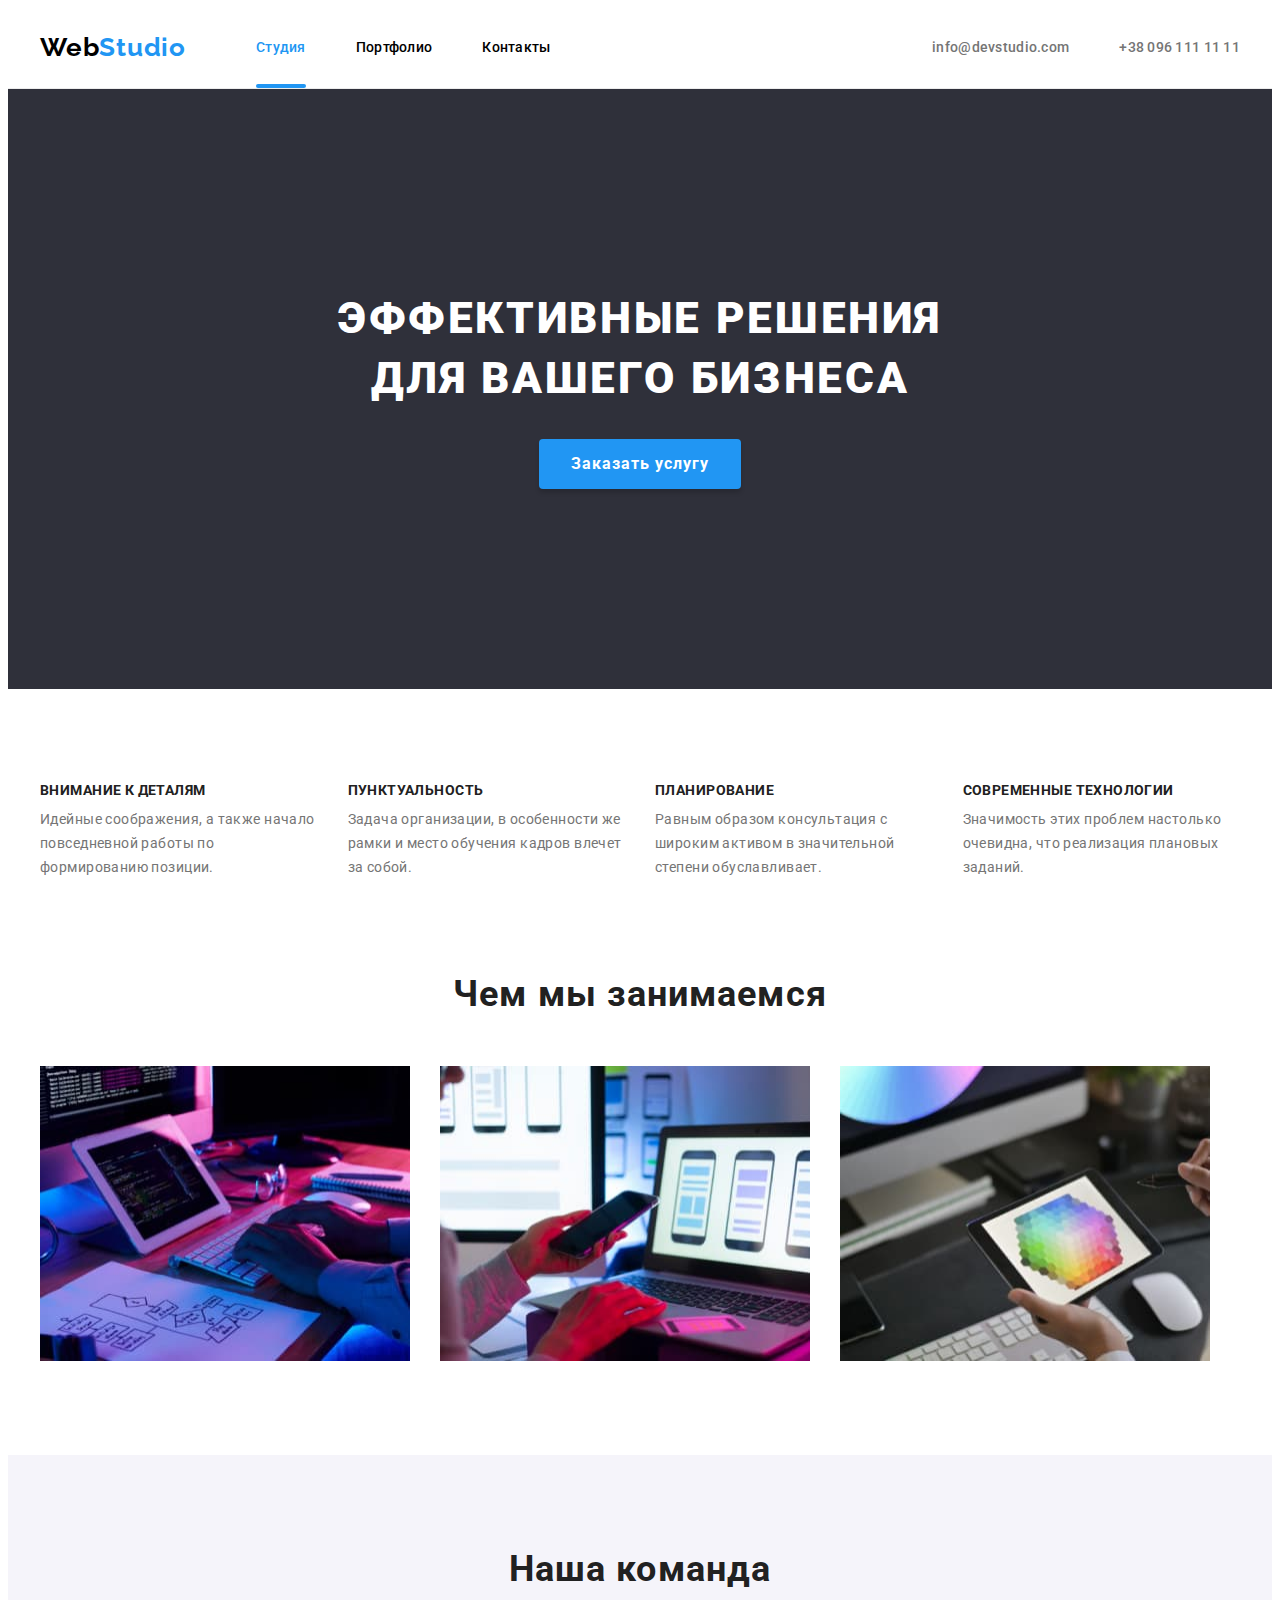
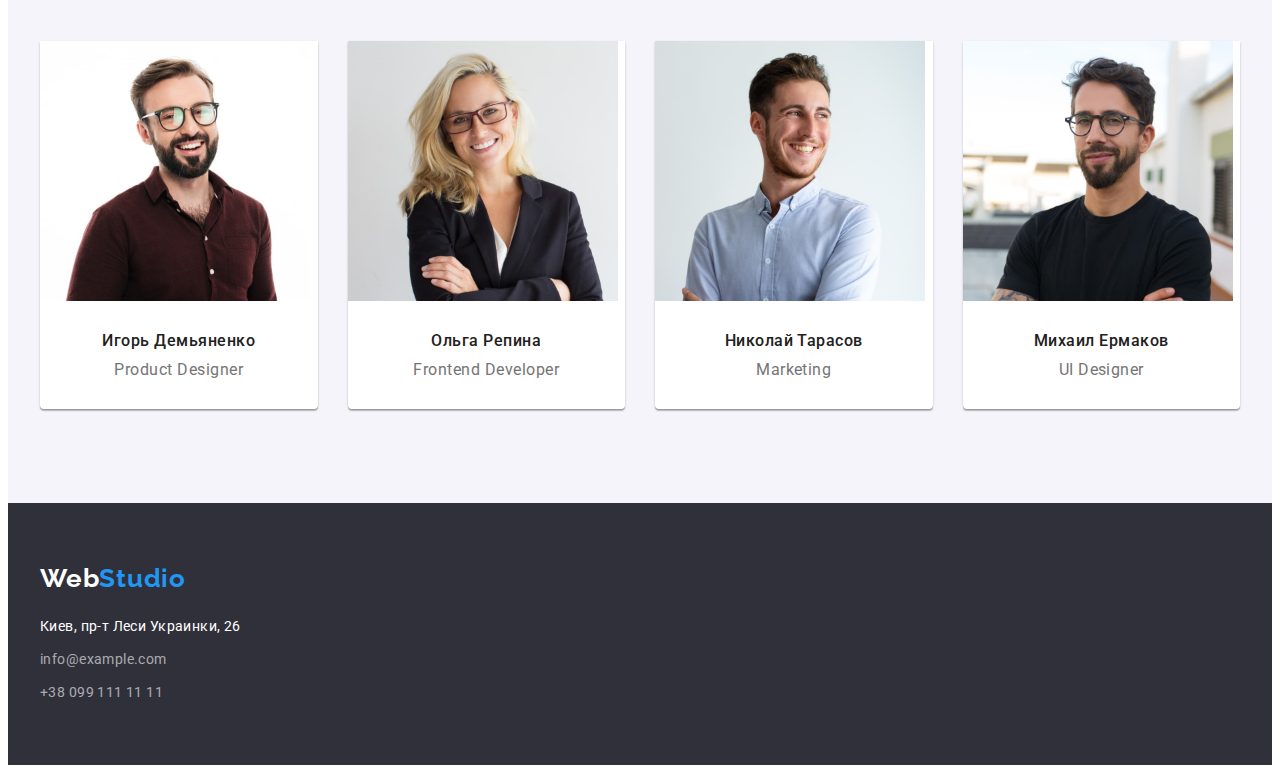
==== index.html @ 11c1a2a7 "Начало д/з 4" ====
<!DOCTYPE html>
<html lang="ru">
<head>
    <meta charset="UTF-8">
    <meta http-equiv="X-UA-Compatible" content="IE=edge">
    <meta name="viewport" content="width=device-width, initial-scale=1.0">
    <title>WebStudio</title>
    <link rel="preconnect" href="https://fonts.gstatic.com">
    <link href="https://fonts.googleapis.com/css2?family=Raleway:wght@700&family=Roboto:wght@400;500;700;900&display=swap"
        rel="stylesheet">
    <link rel="stylesheet" href="https://cdnjs.cloudflare.com/ajax/libs/modern-normalize/1.0.0/modern-normalize.min.css"
       integrity="sha512-ISS7cAi1PEhQ8jnbJpJZMd29NlhNj4AWYyLOSp2CE/CsHxTCu+r+t0D2yoJudVrd0/8fTVPUVDzY5Tvli75u/g=="
       crossorigin="anonymous" referrerpolicy="no-referrer" />
    <link rel="stylesheet" href="./css/styles.css">
</head>
<body>
    <!--header-->
    <header class="header">
        <div class="contanier header-contanier">
            <nav class="navigation">
                <a class="logo-link link" href="./index.html" lang="en"><span class="logo-1 link">Web</span>Studio</a>
                <ul class="menu list">
                    <li class="menu-item">
                        <a class="menu-link link current" href="./index.html">Студия</a>
                    </li>
                    <li class="menu-item">
                        <a class="menu-link link" href="./portfolio.html">Портфолио</a>
                    </li>
                    <li class="menu-item">
                        <a class="menu-link link" href="#page_bottom">Контакты</a>
                    </li>
                </ul>
            </nav>
            <ul class="header-contact list">
                <li class="header-contact-item">
                    <a class="header-contact-link link" href="mailto:info@devstudio.com">info@devstudio.com</a>
                </li>
                <li class="header-contact-item">
                    <a class="header-contact-link link" href="tel:+380961111111">+38 096 111 11 11</a>
                </li>
            </ul>
        </div>
    </header>
    <main>
    <!--section hero-->
        <section class="hero">
            <div class="contanier">
                <h1 class="hero-title">Эффективные решения для вашего бизнеса</h1>
                <button class="modal-btn" type="button">Заказать услугу</button>
            </div>
        </section>
    <!--skills company-->
        <section class="skills">
            <div class="contanier">
                <h2 class="hiden-title">Особенности компании</h2>
                <ul class="skills-list list">
                    <li class="skills-list-item">
                        <h3 class="skills-list-title">Внимание к деталям</h3>
                        <p class="skills-list-text">Идейные соображения, а также начало повседневной работы по формированию позиции.</p>
                    </li>
                    <li class="skills-list-item">
                        <h3 class="skills-list-title">Пунктуальность</h3>
                        <p class="skills-list-text">Задача организации, в особенности же рамки и место обучения кадров влечет за собой.</p>
                    </li>
                    <li class="skills-list-item">
                        <h3 class="skills-list-title">Планирование</h3>
                        <p class="skills-list-text">Равным образом консультация с широким активом в значительной степени обуславливает.</p>
                    </li>
                    <li class="skills-list-item">
                        <h3 class="skills-list-title">Современные технологии</h3>
                        <p class="skills-list-text">Значимость этих проблем настолько очевидна, что реализация плановых заданий.</p>
                    </li>
                </ul>
            </div>
        </section>
    <!--pictures-->
        <section class="pictures">
            <div class="contanier">
                <h2 class="pictures-title">Чем мы занимаемся</h2>
                <ul class="pictures-list list">
                    <li class="pictures-list-item">
                        <img class="pictures-list-item-img" src="./images/about/about-img-1.jpg" alt="сотрудник набирает текст" width="370"
                            height="295">
                    </li>
                    <li class="pictures-list-item">
                        <img class="pictures-list-item-img" src="./images/about/about-img-2.jpg" alt="сотрудник работает с смартфоном" width="370"
                            height="295">
                    </li>
                    <li class="pictures-list-item">
                        <img class="pictures-list-item-img" src="./images/about/about-img-3.jpg" alt="сотрудник работает с планшетом" width="370"
                            height="295">
                    </li>
                </ul>
                </div>
            </section>
    <!--team-->
        <section class="team">
            <div class="contanier">
            <h2 class="team-title">Наша команда</h2>
            <ul class="team-list flex list">
                <li class="team-list-item">
                    <img class="team-list-item-img" src="./images/team/img.jpg" alt="Игорь Демьяненко" width="270" height="260">
                    <div class="team-list-content">
                       <h3 class="team-list-item-name">Игорь Демьяненко</h3>
                       <p class="team-list-item-position" lang="en">Product Designer</p>
                    </div>
                </li>
                <li class="team-list-item">
                    <img class="team-list-item-img" src="./images/team/img-1.jpg" alt="Ольга Репина" width="270" height="260">
                    <div class="team-list-content">
                       <h3 class="team-list-item-name">Ольга Репина</h3>
                       <p class="team-list-item-position" lang="en">Frontend Developer</p>
                    </div>
                </li>
                <li class="team-list-item">
                    <img class="team-list-item-img" src="./images/team/img-2.jpg" alt="Николай Тарасов" width="270" height="260">
                    <div class="team-list-content">
                       <h3 class="team-list-item-name">Николай Тарасов</h3>
                       <p class="team-list-item-position" lang="en">Marketing</p>
                    </div>
                </li>
                <li class="team-list-item">
                    <img class="team-list-item-img" src="./images/team/img-3.jpg" alt="Михаил Ермаков" width="270" height="260">
                    <div class="team-list-content">
                       <h3 class="team-list-item-name">Михаил Ермаков</h3>
                       <p class="team-list-item-position" lang="en">UI Designer</p>
                    </div>
                </li>
            </ul>
            </div>
        </section>
    </main>
    <!--footer-->
    <footer class="footer">
        <div class="contanier">
            <a class="logo-link-footer link" href="./index.html" lang="en"><span
                    class="logo-2-footer">Web</span>Studio</a>
                <address class="address-link">
                <ul id="page_bottom" class="footer-address list">
                    <li class="address-list-item">
                        <a class="address-link-map link" href="https://goo.gl/maps/nFPgF8o5voA4oPt57" target="_blank"
                            rel="noopener noreferrer">
                            Киев, пр-т Леси Украинки, 26</a>
                    </li>
                    <li class="address-list-item">
                        <a class="address-contact-link link" href="mailto:info@example.com">info@example.com</a>
                    </li>
                    <li class="address-list-item">
                        <a class="address-contact-link link" href="tel:+380991111111">+38 099 111 11 11</a>
                    </li>
                </ul>
            </address>
        </div>
    </footer>
</body>
</html>
---- css/styles.css ----
/*========general style========*/
:root {
  --main-color: #212121;
  --logo-color: #000000;
  --text-color: #757575;
  --accent-color: #2196f3;
  --footer-background-color: #2f303a;
  --body-background-color: #ffffff;
  --background-color: #f5f4fa;
  --white-contacts-color: rgba(255, 255, 255, 0.6);
  --border-color: rgba(238, 238, 238, 1);
}
/*===== Плавный скрол header&footer ====*/
html {
  scroll-behavior: smooth;
}
h1,
h2,
h3,
h4,
h5,
h6,
p,
ul,
li {
  margin: 0;
  padding: 0;
}
img {
  display: block;
}
.list {
  list-style: none;
}
.link {
  text-decoration: none;
}
.flex {
  display: flex;
}
.section {
  padding-top: 94px;
  padding-bottom: 94px;
}
.skills {
  padding-top: 94px;
  padding-bottom: 47px;
}
.contanier {
  width: 1200px;
  padding-left: 15px;
  padding-right: 15px;
  margin-left: auto;
  margin-right: auto;
}
body {
  font-family: 'Roboto', sans-serif;
  font-style: normal;
  font-weight: normal;
  font-size: 14px;
  line-height: 1.71;
  letter-spacing: 0.03em;
  color: var(--text-color);
}
.hiden-title {
  position: absolute;
  width: 1px;
  height: 1px;
  margin: -1px;
  border: 0;
  padding: 0;
  white-space: nowrap;
  clip-path: inset(100%);
  clip: rect(0 0 0 0);
  overflow: hidden;
}
.header-contact-link:hover,
.header-contact-link:focus,
.menu-link:hover,
.menu-link:focus,
.menu-link.current,
.address-link:hover,
.address-link:focus,
.address-contact-link:hover,
.address-contact-link:focus {
  color: var(--accent-color);
}
.hero-title,
.hero {
  text-align: center;

  margin: 0 auto;
  background-color: var(--footer-background-color);
}
.header {
  border-bottom: 1px solid #ececec;
  background-color: var(--body-background-color);
}
.team {
  text-align: center;
  padding-top: 94px;
  padding-bottom: 94px;
  background-color: var(--background-color);
}
.portfolio {
  padding-top: 94px;
  padding-bottom: 94px;
}
.pictures-title,
.team-title {
  margin-bottom: 50px;
}
/*=====end general style========*/

/*========= header ==========*/
.header {
  padding-top: 24px;
  padding-bottom: 25px;
}
.logo-link {
  font-family: 'Raleway', sans-serif;
  font-weight: 700;
  font-size: 26px;
  line-height: 1.19;
  letter-spacing: 0.03em;
  color: var(--accent-color);
  margin-right: 70px;
}
.logo-1 {
  font-family: 'Raleway', sans-serif;
  font-weight: 700;
  font-size: 26px;
  line-height: 1.19;
  letter-spacing: 0.03em;
  color: var(--logo-color);
}
.header-contanier {
  display: flex;
  justify-content: space-between;
}
.navigation {
  display: flex;
  align-items: center;
}
.menu-item:not(:last-child) {
  margin-right: 50px;
}
.menu {
  display: flex;
  align-items: center;
}
.current {
  position: relative;
  color: var(--accent-color);
}
.current::after {
  content: '';
  position: absolute;
  width: 100%;
  height: 4px;
  top: 77px;
  left: 0px;

  border-radius: 2px;

  background-color: var(--accent-color);
}
.menu-link {
  padding-top: 32px;
  padding-bottom: 32px;

  font-family: inherit;
  font-weight: 500;
  font-size: 14px;
  line-height: 1.14;
  letter-spacing: 0.02em;
  color: var(--logo-color);
}
.header-contact {
  display: flex;
  align-items: center;
}
.header-contact-item:not(:last-child) {
  margin-right: 50px;
  justify-content: space-between;
}
.header-contact-link {
  font-family: inherit;
  font-weight: 500;
  font-size: 14px;
  line-height: 1.14;
  letter-spacing: 0.02em;
  color: var(--text-color);
}
/*==========end header=========*/

/*============hero=============*/
.hero {
  background-color: #2f303a;
  padding-top: 200px;
  padding-bottom: 200px;
}
.hero .container {
  text-align: center;
}

.hero-title {
  font-weight: 900;
  font-size: 44px;
  line-height: 1.36;
  text-align: center;
  letter-spacing: 0.06em;
  text-transform: uppercase;
  color: var(--body-background-color);
  width: 696px;
  margin-left: auto;
  margin-right: auto;
  margin-bottom: 30px;
}
.project {
  flex-wrap: wrap;
  align-items: flex-start;
  margin-top: -30px;
  margin-left: -30px;
}
.project-item {
  display: block;
  width: calc((100% - 90px) / 3);
  margin-top: 30px;
  margin-left: 30px;
}
.project-item:hover {
  box-shadow: 0px 1px 1px rgba(0, 0, 0, 0.12), 0px 4px 4px rgba(0, 0, 0, 0.06),
    1px 4px 6px rgba(0, 0, 0, 0.16);
}
.project-heading-content {
  padding-top: 20px;
  padding-bottom: 20px;
  padding-left: 24px;
  padding-right: 24px;
  border-right: 1px solid #eeeeee;
  border-bottom: 1px solid #eeeeee;
  border-left: 1px solid #eeeeee;
}
.project-heading {
  font-family: inherit;
  font-weight: 700;
  font-size: 18px;
  line-height: 2;
  letter-spacing: 0.06em;
  color: var(--main-color);
  margin-bottom: 4px;
}
.project-description {
  font-family: inherit;
  font-size: 16px;
  line-height: 1.87;
  letter-spacing: 0.03em;
  color: var(--text-color);
}
.modal-btn {
  font-family: inherit;
  font-weight: 700;
  font-size: 16px;
  line-height: 1.87;
  letter-spacing: 0.06em;
  color: var(--body-background-color);
  background: var(--accent-color);
  cursor: pointer;
  display: inline-block;
  padding: 10px 32px;
  border: transparent;
  border-radius: 4px;
  box-shadow: 0px 4px 4px rgba(0, 0, 0, 0.15);
}

.modal-btn:hover,
.modal-btn:focus {
  color: var(--logo-color);
}
.filter-options {
  justify-content: center;
  flex-wrap: wrap;
  margin-top: -8px;
  margin-left: -8px;
  margin-bottom: 50px;
}
.filter-item-options {
  margin-top: 8px;
  margin-left: 8px;
  color: var(--logo-color);
}
.filter-item {
  color: var(--logo-color);
}
.filter-item:hover,
.filter-item:focus {
  background: var(--accent-color);
  color: var(--background-color);
}
.filter-item {
  font-family: inherit;
  font-weight: 500;
  font-size: 16px;
  line-height: 1.62;
  text-align: center;
  letter-spacing: 0.03em;
  color: var(--main-color);
  background-color: var(--background-color);
  display: inline-block;
  border: transparent;
  border-radius: 4px;
  padding-top: 4px;
  padding-bottom: 4px;
  padding-left: 22px;
  padding-right: 22px;
  cursor: pointer;
}
/*============end hero=========*/

/*=======skills company========*/
.skills-list {
  display: flex;
  padding-bottom: 0;
  margin-top: -30px;
  margin-left: -30px;
}
.skills-list-item {
  /* width: 270px; */
  width: calc((100% - 120px) / 4);
  margin-top: 30px;
  margin-left: 30px;
}
.skills-list-title {
  font-family: inherit;
  font-weight: 700;
  font-size: 14px;
  line-height: 1.14;
  letter-spacing: 0.03em;
  text-transform: uppercase;
  color: var(--main-color);
  margin-bottom: 10px;
}
.skills-list-text {
  font-family: inherit;
  font-weight: 400;
  font-size: 14px;
  line-height: 1.71;
  letter-spacing: 0.03em;
  color: var(--text-color);
}
/*=====end skills company======*/

/*========pictures=============*/
.pictures {
  text-align: center;
  padding-top: 47px;
  padding-bottom: 94px;
}
.pictures-list {
  flex-basis: calc((100% - 90px) / 3);
  display: flex;
  flex-wrap: wrap;
  margin-left: -30px;
  margin-top: -30px;
}
.pictures-list-item {
  margin-left: 30px;
  margin-top: 30px;
}
.pictures-title {
  font-family: inherit;
  font-weight: 700;
  font-size: 36px;
  line-height: 1.16;
  letter-spacing: 0.03em;
  color: var(--main-color);
}
/*=====end pictures============*/
/*=========team================*/
.team-list {
  flex-wrap: wrap;
  align-items: flex-start;
  margin-left: -30px;
  margin-top: -30px;
}
.team-list-item {
  width: calc((100% - 120px) / 4);
  margin-left: 30px;
  margin-top: 30px;
  background: #ffffff;
  box-shadow: 0px 1px 3px rgba(0, 0, 0, 0.12), 0px 1px 1px rgba(0, 0, 0, 0.14),
    0px 2px 1px rgba(0, 0, 0, 0.2);
  border-radius: 0px 0px 4px 4px;
}
.team-title {
  font-family: inherit;
  font-weight: 700;
  font-size: 36px;
  line-height: 1.16;
  letter-spacing: 0.03em;
  color: var(--main-color);
}
.team-list-item-name {
  font-family: inherit;
  font-weight: 500;
  font-size: 16px;
  line-height: 1.19;
  letter-spacing: 0.03em;
  color: var(--main-color);
  margin-bottom: 10px;
}
.team-list-content {
  padding: 30px;
}
.team-list-item-position {
  font-family: inherit;
  font-weight: 400;
  font-size: 16px;
  line-height: 1.19;
  letter-spacing: 0.03em;
  color: var(--text-color);
}
/*=========end team============*/

/*==========footer=============*/
.footer {
  padding-top: 60px;
  padding-bottom: 60px;
  background-color: var(--footer-background-color);
}
.logo-link-footer {
  font-family: 'Raleway', sans-serif;
  font-weight: 700;
  font-size: 26px;
  line-height: 1.19;
  letter-spacing: 0.03em;
  color: var(--accent-color);
}
.logo-2-footer {
  font-family: 'Raleway', sans-serif;
  font-weight: 700;
  font-size: 26px;
  line-height: 1.19;
  letter-spacing: 0.03em;
  color: var(--body-background-color);
}
.address-link {
  max-width: 240px;
  margin-top: 20px;
}
.address-link-map {
  font-family: inherit;
  font-style: normal;

  font-size: 14px;
  line-height: 1.71;
  letter-spacing: 0.03em;
  color: var(--body-background-color);
}
.address-list-item {
  display: inline-block;
  margin-bottom: 9px;
}
.address-list-item:last-child {
  margin-bottom: 0;
}
.address-contact-link {
  font-family: inherit;
  font-style: normal;
  font-weight: normal;
  font-size: 14px;
  line-height: 1.71;
  letter-spacing: 0.03em;
  color: var(--white-contacts-color);
}
/*======= end footer=============*/
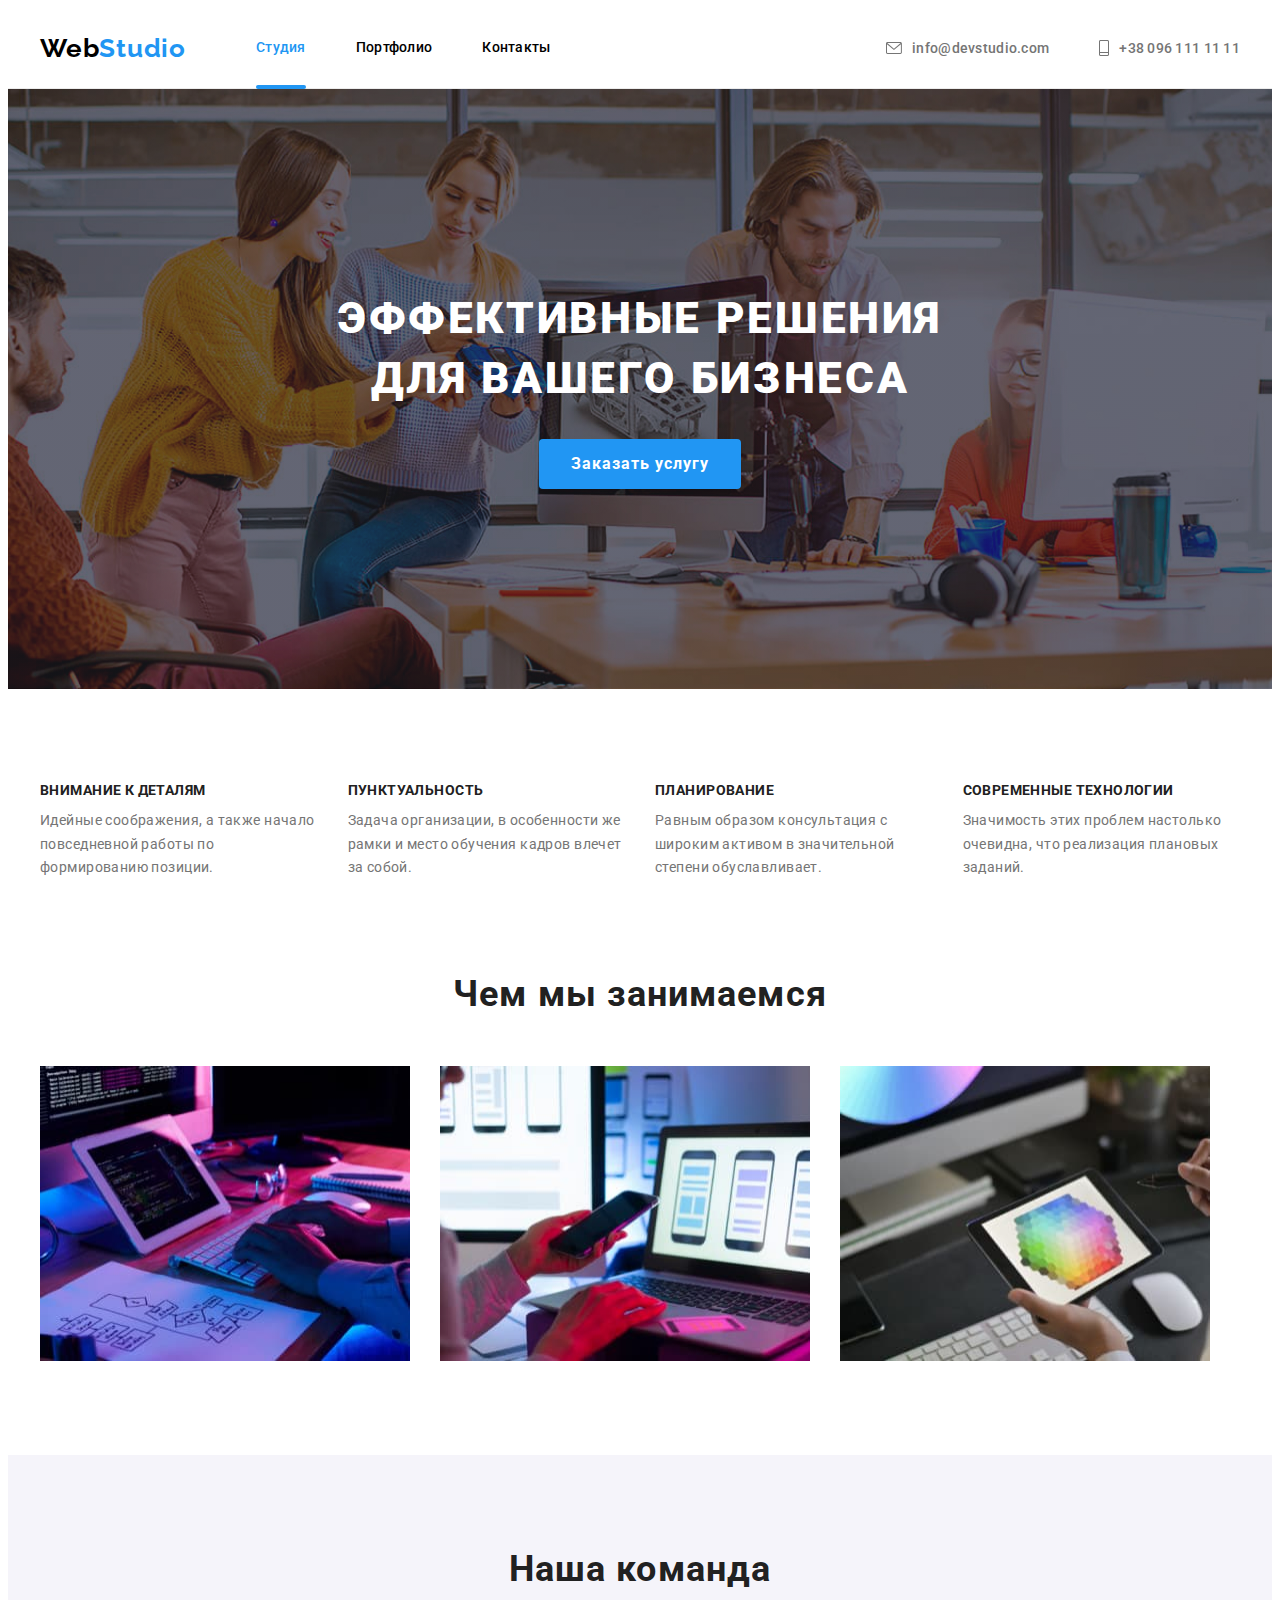
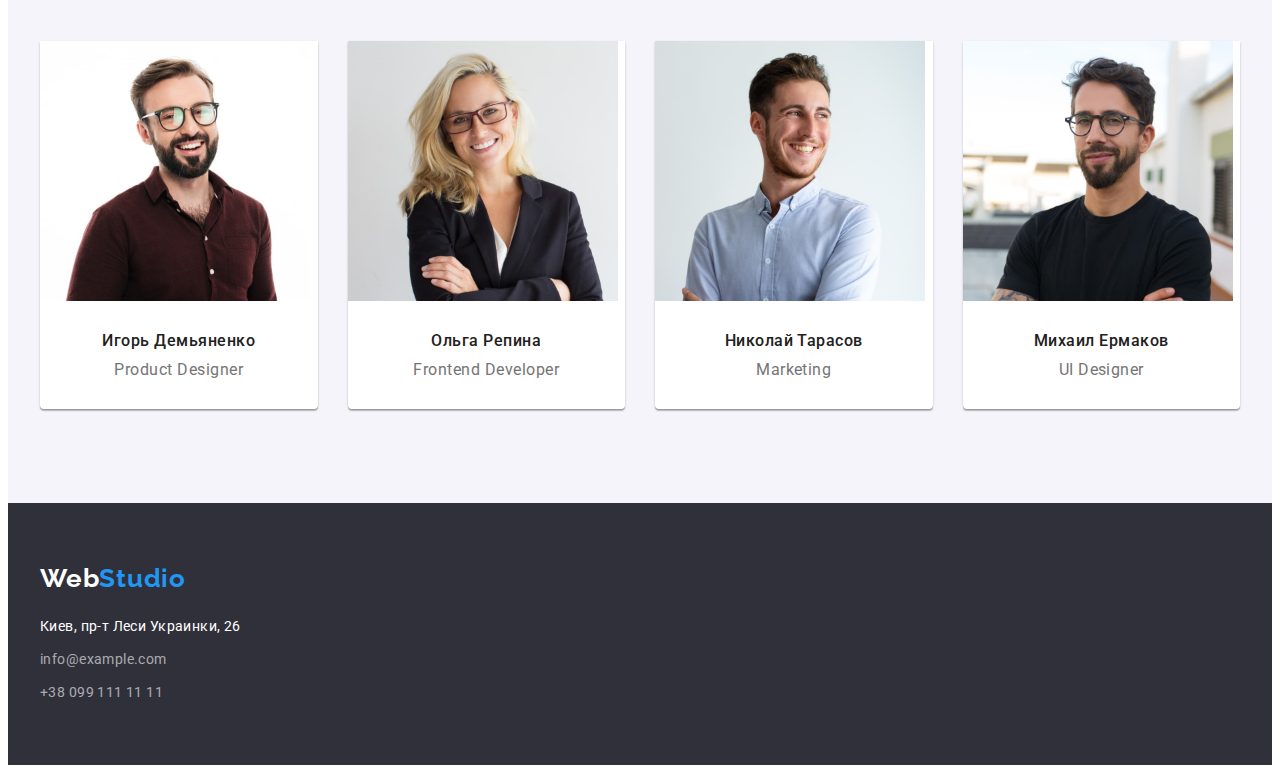
==== commit 041e1b19: "работаем по дз4" ====
--- a/index.html
+++ b/index.html
@@ -16,10 +16,10 @@
 <body>
     <!--header-->
     <header class="header">
-        <div class="contanier header-contanier">
-            <nav class="navigation">
+        <div class="contanier header-contanier flex">
+            <nav class="navigation flex">
                 <a class="logo-link link" href="./index.html" lang="en"><span class="logo-1 link">Web</span>Studio</a>
-                <ul class="menu list">
+                <ul class="menu flex list">
                     <li class="menu-item">
                         <a class="menu-link link current" href="./index.html">Студия</a>
                     </li>
@@ -31,12 +31,22 @@
                     </li>
                 </ul>
             </nav>
-            <ul class="header-contact list">
+            <ul class="header-contact flex list">
                 <li class="header-contact-item">
-                    <a class="header-contact-link link" href="mailto:info@devstudio.com">info@devstudio.com</a>
+                    <a class="header-contact-link flex link" href="mailto:info@devstudio.com">
+                        <svg width="16" height="12" class="mail">
+                            <use href="./images/sprite.svg#icon-mail">
+                            </use>
+                        </svg>
+                        info@devstudio.com</a>
                 </li>
                 <li class="header-contact-item">
-                    <a class="header-contact-link link" href="tel:+380961111111">+38 096 111 11 11</a>
+                    <a class="header-contact-link flex link" href="tel:+380961111111">
+                        <svg width="10" height="16" class="tel">
+                            <use href="./images/sprite.svg#icon-tel">
+                            </use>
+                        </svg>
+                        +38 096 111 11 11</a>
                 </li>
             </ul>
         </div>
@@ -129,7 +139,6 @@
             </ul>
             </div>
         </section>
-    </main>
     <!--footer-->
     <footer class="footer">
         <div class="contanier">
--- a/css/styles.css
+++ b/css/styles.css
@@ -85,12 +85,18 @@
 .address-contact-link:focus {
   color: var(--accent-color);
 }
-.hero-title,
 .hero {
+  max-width: 1600px;
+  background-image: linear-gradient(0deg, rgba(47, 48, 58, 0.4), rgba(47, 48, 58, 0.4)),
+    url(../images/banner/bg.jpg);
+  background-position: center;
+  background-repeat: no-repeat;
+  background-color: #c4c4c4;
+
+  padding-top: 200px;
+  padding-bottom: 200px;
+  margin: 0 auto;
   text-align: center;
-
-  margin: 0 auto;
-  background-color: var(--footer-background-color);
 }
 .header {
   border-bottom: 1px solid #ececec;
@@ -113,10 +119,7 @@
 /*=====end general style========*/
 
 /*========= header ==========*/
-.header {
-  padding-top: 24px;
-  padding-bottom: 25px;
-}
+
 .logo-link {
   font-family: 'Raleway', sans-serif;
   font-weight: 700;
@@ -158,7 +161,7 @@
   position: absolute;
   width: 100%;
   height: 4px;
-  top: 77px;
+  bottom: -1px;
   left: 0px;
 
   border-radius: 2px;
@@ -168,7 +171,7 @@
 .menu-link {
   padding-top: 32px;
   padding-bottom: 32px;
-
+  display: block;
   font-family: inherit;
   font-weight: 500;
   font-size: 14px;
@@ -177,21 +180,41 @@
   color: var(--logo-color);
 }
 .header-contact {
-  display: flex;
+  margin-left: auto;
   align-items: center;
 }
-.header-contact-item:not(:last-child) {
-  margin-right: 50px;
-  justify-content: space-between;
+.header-contact-item + .header-contact-item {
+  margin-left: 50px;
 }
 .header-contact-link {
+  align-items: center;
+  padding-top: 32px;
+  padding-bottom: 32px;
+
   font-family: inherit;
   font-weight: 500;
   font-size: 14px;
-  line-height: 1.14;
+  line-height: 1.15;
   letter-spacing: 0.02em;
   color: var(--text-color);
 }
+.header-contact-link:hover,
+.header-contact-link:focus {
+  color: var(--accent-color);
+}
+/* ====== icons contact===== */
+.mail {
+  display: inline-block;
+  margin-right: 10px;
+  fill: currentColor;
+}
+
+.tel {
+  display: inline-block;
+  margin-right: 10px;
+  fill: currentColor;
+}
+
 /*==========end header=========*/
 
 /*============hero=============*/
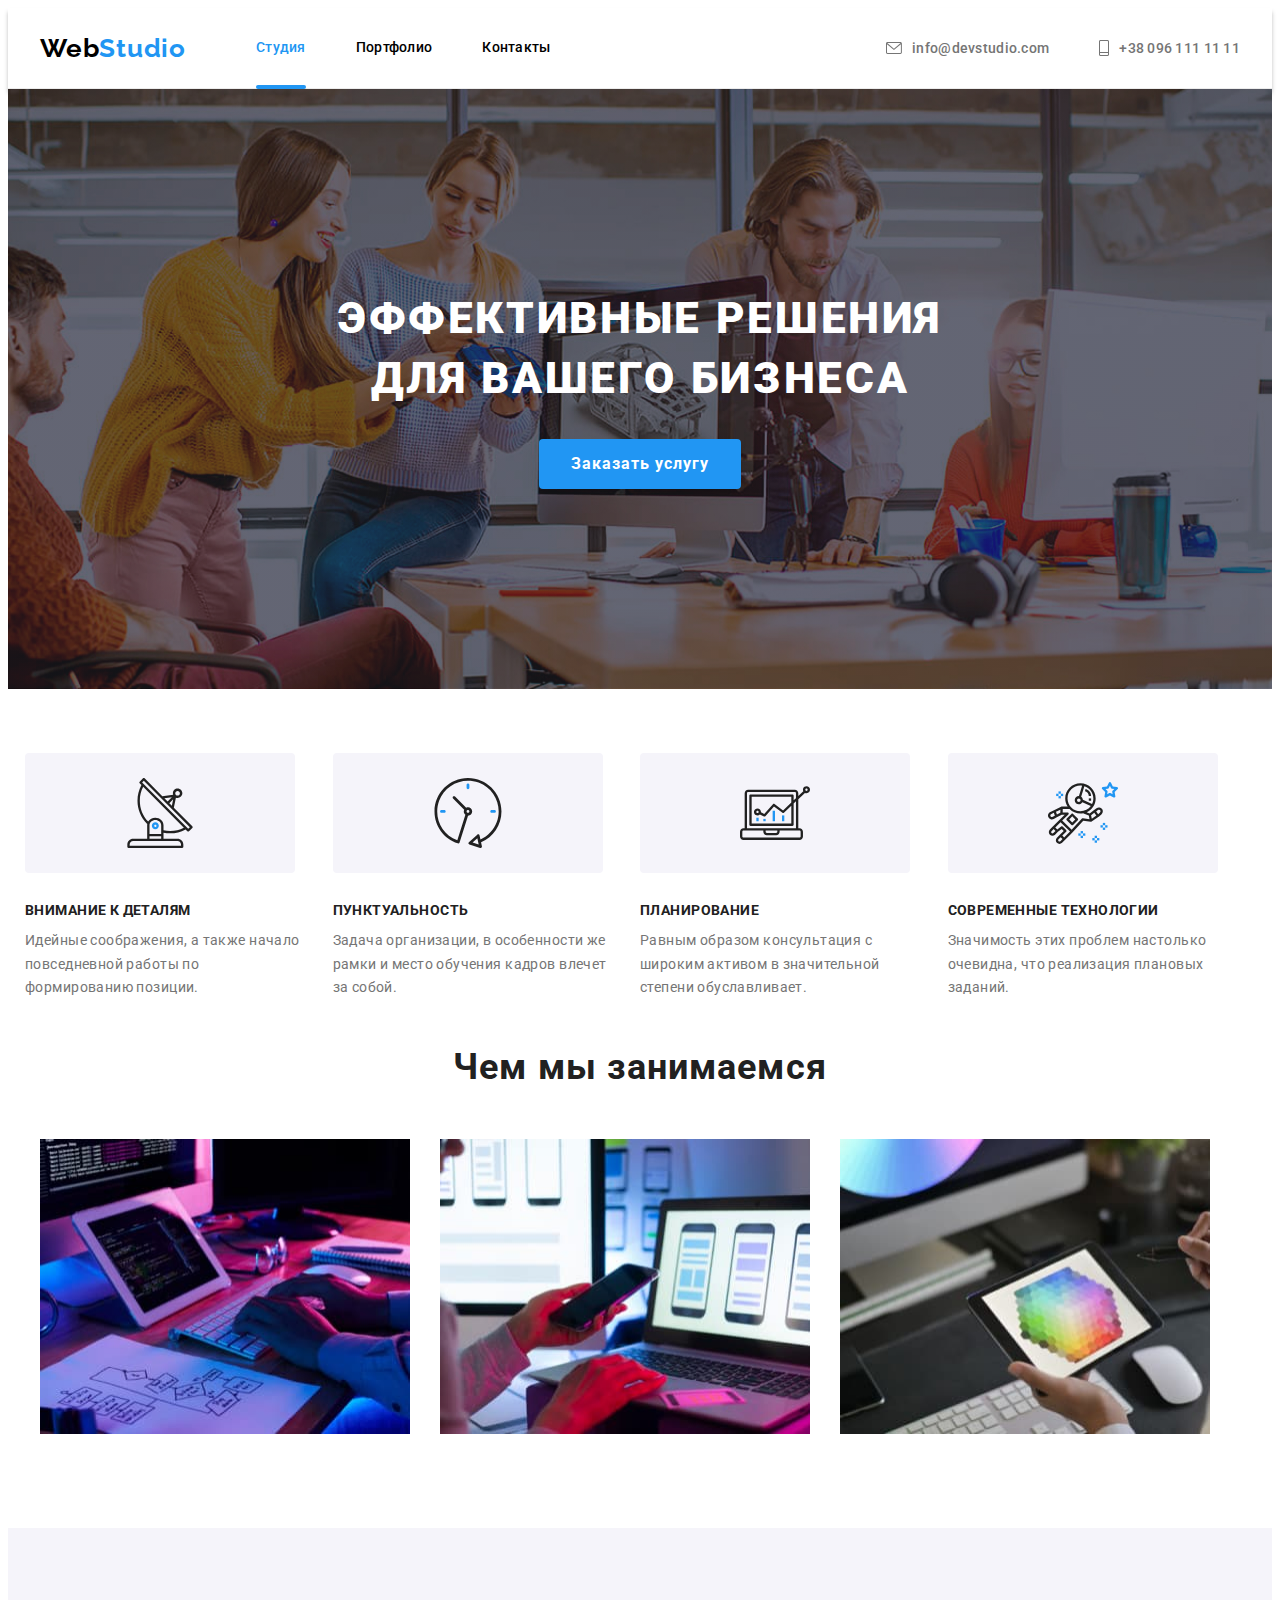
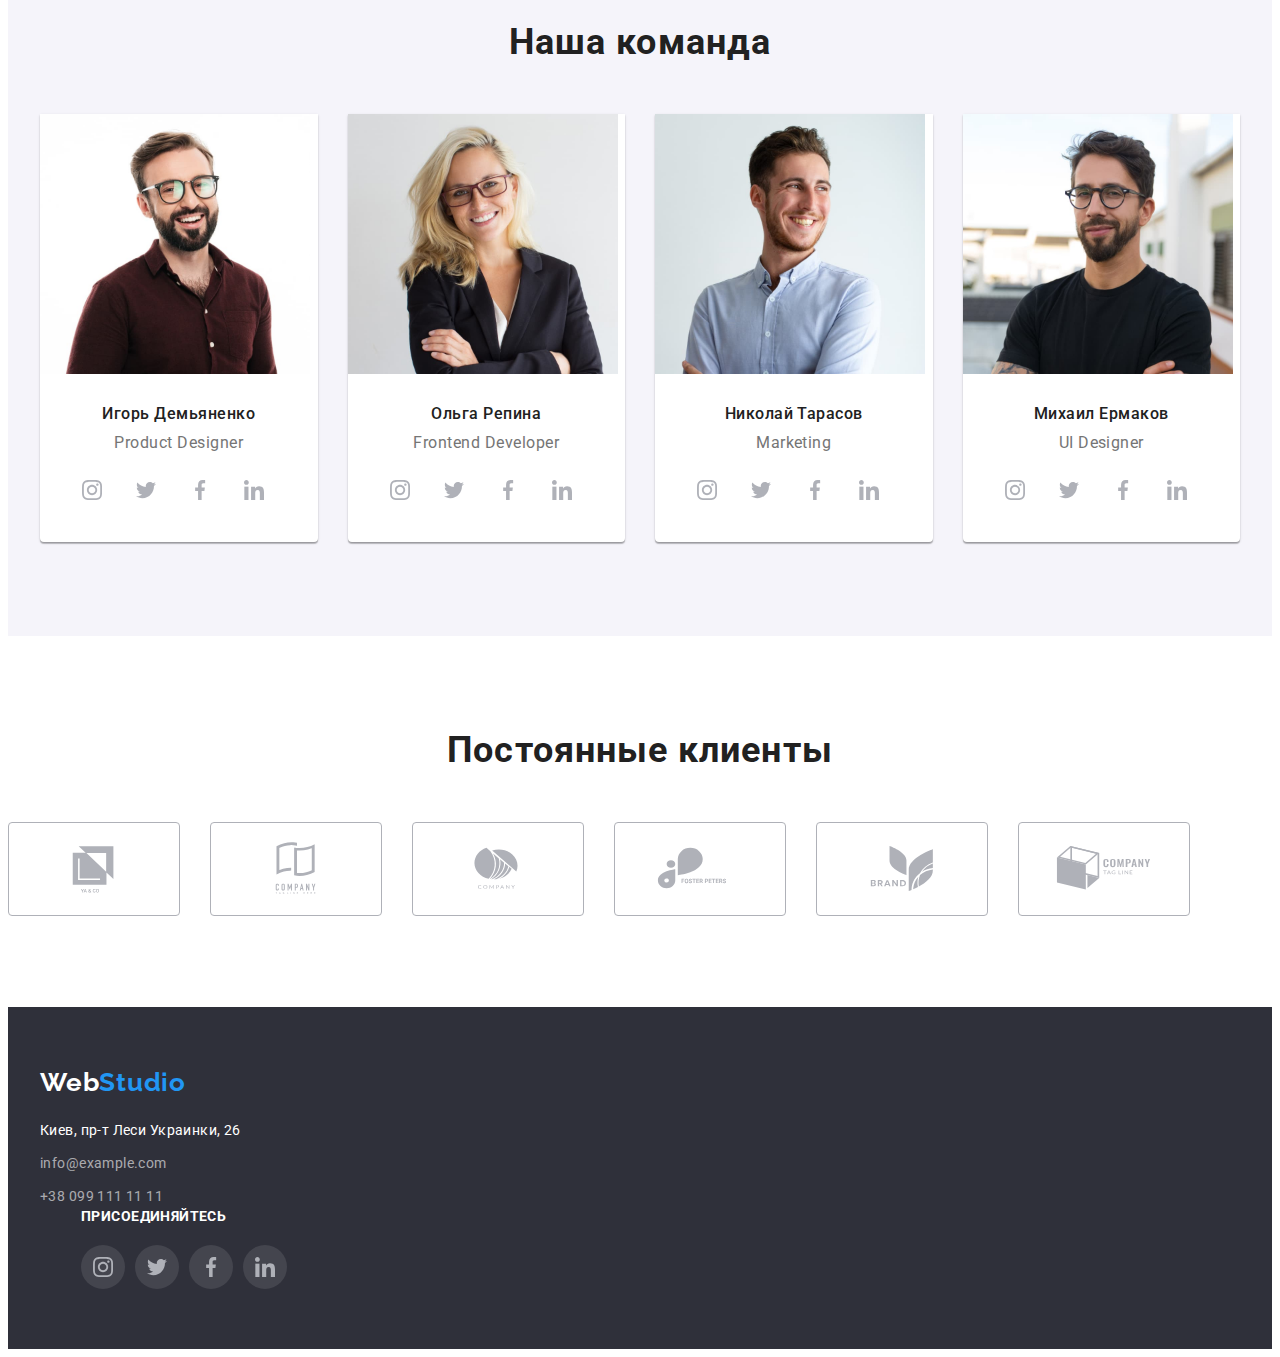
==== commit ae995009: "делаю д/з4" ====
--- a/index.html
+++ b/index.html
@@ -15,8 +15,8 @@
 </head>
 <body>
     <!--header-->
-    <header class="header">
-        <div class="contanier header-contanier flex">
+    <header class="header header-shadow">
+        <div class="contanier flex">
             <nav class="navigation flex">
                 <a class="logo-link link" href="./index.html" lang="en"><span class="logo-1 link">Web</span>Studio</a>
                 <ul class="menu flex list">
@@ -60,23 +60,47 @@
             </div>
         </section>
     <!--skills company-->
-        <section class="skills">
+        <section class="skills skills-list">
             <div class="contanier">
                 <h2 class="hiden-title">Особенности компании</h2>
-                <ul class="skills-list list">
+                <ul class="skills-list flex list">
                     <li class="skills-list-item">
+                        <div class="skills-list-item-bg">
+                            <svg width='70' height='70'>
+                                <use href="./images/sprite.svg#icon-antenna">
+                                    </use>
+                            </svg>
+                        </div>
                         <h3 class="skills-list-title">Внимание к деталям</h3>
                         <p class="skills-list-text">Идейные соображения, а также начало повседневной работы по формированию позиции.</p>
                     </li>
                     <li class="skills-list-item">
+                        <div class="skills-list-item-bg">
+                            <svg width='70' height='70'>
+                                <use href="./images/sprite.svg#icon-clock">
+                                </use>
+                            </svg>
+                        </div>
                         <h3 class="skills-list-title">Пунктуальность</h3>
                         <p class="skills-list-text">Задача организации, в особенности же рамки и место обучения кадров влечет за собой.</p>
                     </li>
                     <li class="skills-list-item">
+                        <div class="skills-list-item-bg">
+                            <svg width='70' height='70'>
+                                <use href="./images/sprite.svg#icon-diagram">
+                                </use>
+                            </svg>
+                        </div>
                         <h3 class="skills-list-title">Планирование</h3>
                         <p class="skills-list-text">Равным образом консультация с широким активом в значительной степени обуславливает.</p>
                     </li>
                     <li class="skills-list-item">
+                        <div class="skills-list-item-bg">
+                            <svg width='70' height='70'>
+                                <use href="./images/sprite.svg#icon-astronaut">
+                                </use>
+                            </svg>
+                        </div>
                         <h3 class="skills-list-title">Современные технологии</h3>
                         <p class="skills-list-text">Значимость этих проблем настолько очевидна, что реализация плановых заданий.</p>
                     </li>
@@ -113,6 +137,36 @@
                     <div class="team-list-content">
                        <h3 class="team-list-item-name">Игорь Демьяненко</h3>
                        <p class="team-list-item-position" lang="en">Product Designer</p>
+                    <ul class="social-list flex">
+                        <li class="list">
+                            <a class="link-social" href="https://www.instagram.com/">
+                                <svg class="icon-social" width="20" height="20">
+                                    <use href=./images/sprite.svg#icon-instagram></use>
+                                </svg>
+                            </a>
+                        </li>
+                        <li class="list">
+                            <a class="link-social" href="https://twitter.com/">
+                                <svg class="icon-social" width="20" height="20">
+                                    <use href=./images/sprite.svg#icon-twitter></use>
+                                </svg>
+                            </a>
+                        </li>
+                        <li class="list">
+                            <a class="link-social" href="https://www.facebook.com/">
+                                <svg class="icon-social" width="20" height="20">
+                                    <use href=./images/sprite.svg#icon-facebook></use>
+                                </svg>
+                            </a>
+                        </li>
+                        <li class="list ">
+                            <a class="link-social" href="https://www.linkedin.com/">
+                                <svg class="icon-social" width="20" height="20">
+                                    <use href=./images/sprite.svg#icon-linkedin></use>
+                                </svg>
+                            </a>
+                        </li>
+                    </ul>
                     </div>
                 </li>
                 <li class="team-list-item">
@@ -120,6 +174,36 @@
                     <div class="team-list-content">
                        <h3 class="team-list-item-name">Ольга Репина</h3>
                        <p class="team-list-item-position" lang="en">Frontend Developer</p>
+                    <ul class="social-list flex">
+                        <li class="list">
+                            <a class="link-social" href="https://www.instagram.com/">
+                                <svg class="icon-social" width="20" height="20">
+                                    <use href=./images/sprite.svg#icon-instagram></use>
+                                </svg>
+                            </a>
+                        </li>
+                        <li class="list">
+                            <a class="link-social" href="https://twitter.com/">
+                                <svg class="icon-social" width="20" height="20">
+                                    <use href=./images/sprite.svg#icon-twitter></use>
+                                </svg>
+                            </a>
+                        </li>
+                        <li class="list">
+                            <a class="link-social" href="https://www.facebook.com/">
+                                <svg class="icon-social" width="20" height="20">
+                                    <use href=./images/sprite.svg#icon-facebook></use>
+                                </svg>
+                            </a>
+                        </li>
+                        <li class="list ">
+                            <a class="link-social" href="https://www.linkedin.com/">
+                                <svg class="icon-social" width="20" height="20">
+                                    <use href=./images/sprite.svg#icon-linkedin></use>
+                                </svg>
+                            </a>
+                        </li>
+                    </ul>
                     </div>
                 </li>
                 <li class="team-list-item">
@@ -127,6 +211,36 @@
                     <div class="team-list-content">
                        <h3 class="team-list-item-name">Николай Тарасов</h3>
                        <p class="team-list-item-position" lang="en">Marketing</p>
+                    <ul class="social-list flex">
+                        <li class="list">
+                            <a class="link-social" href="https://www.instagram.com/">
+                                <svg class="icon-social" width="20" height="20">
+                                    <use href=./images/sprite.svg#icon-instagram></use>
+                                </svg>
+                            </a>
+                        </li>
+                        <li class="list">
+                            <a class="link-social" href="https://twitter.com/">
+                                <svg class="icon-social" width="20" height="20">
+                                    <use href=./images/sprite.svg#icon-twitter></use>
+                                </svg>
+                            </a>
+                        </li>
+                        <li class="list">
+                            <a class="link-social" href="https://www.facebook.com/">
+                                <svg class="icon-social" width="20" height="20">
+                                    <use href=./images/sprite.svg#icon-facebook></use>
+                                </svg>
+                            </a>
+                        </li>
+                        <li class="list ">
+                            <a class="link-social" href="https://www.linkedin.com/">
+                                <svg class="icon-social" width="20" height="20">
+                                    <use href=./images/sprite.svg#icon-linkedin></use>
+                                </svg>
+                            </a>
+                        </li>
+                    </ul>
                     </div>
                 </li>
                 <li class="team-list-item">
@@ -134,9 +248,89 @@
                     <div class="team-list-content">
                        <h3 class="team-list-item-name">Михаил Ермаков</h3>
                        <p class="team-list-item-position" lang="en">UI Designer</p>
+                    <ul class="social-list flex">
+                        <li class="list">
+                            <a class="link-social" href="https://www.instagram.com/">
+                                <svg class="icon-social" width="20" height="20">
+                                    <use href=./images/sprite.svg#icon-instagram></use>
+                                </svg>
+                            </a>
+                        </li>
+                        <li class="list">
+                            <a class="link-social" href="https://twitter.com/">
+                                <svg class="icon-social" width="20" height="20">
+                                    <use href=./images/sprite.svg#icon-twitter></use>
+                                </svg>
+                            </a>
+                        </li>
+                        <li class="list">
+                            <a class="link-social" href="https://www.facebook.com/">
+                                <svg class="icon-social" width="20" height="20">
+                                    <use href=./images/sprite.svg#icon-facebook></use>
+                                </svg>
+                            </a>
+                        </li>
+                        <li class="list ">
+                            <a class="link-social" href="https://www.linkedin.com/">
+                                <svg class="icon-social" width="20" height="20">
+                                    <use href=./images/sprite.svg#icon-linkedin></use>
+                                </svg>
+                            </a>
+                        </li>
+                    </ul>
                     </div>
                 </li>
             </ul>
+            </div>
+        </section>
+    <!-- clients -->
+        <section class="section-clients">
+            <div class="container">
+                <h2 class="clients-h">Постоянные клиенты</h2>
+                <ul class="flex list">
+                    <li class="logo-clients">
+                        <a class="icon-clients" href="#">
+                            <svg width="106" height="60">
+                                <use href="./images/sprite.svg#icon-Logo1"></use>
+                            </svg>
+                        </a>
+                    </li>
+                    <li class="logo-clients">
+                        <a class="icon-clients" href="#">
+                            <svg width="106" height="60">
+                                <use href="./images/sprite.svg#icon-Logo2"></use>
+                            </svg>
+                        </a>
+                    </li>
+                    <li class="logo-clients">
+                        <a class="icon-clients" href="#">
+                            <svg width="106" height="60">
+                                <use href="./images/sprite.svg#icon-Logo3"></use>
+                            </svg>
+                        </a>
+                    </li>
+                    <li class="logo-clients">
+                        <a class="icon-clients" href="#">
+                            <svg width="106" height="60">
+                                <use href="./images/sprite.svg#icon-Logo4"></use>
+                            </svg>
+                        </a>
+                    </li>
+                    <li class="logo-clients">
+                        <a class="icon-clients" href="#">
+                            <svg width="106" height="60">
+                                <use href="./images/sprite.svg#icon-Logo5"></use>
+                            </svg>
+                        </a>
+                    </li>
+                    <li class="logo-clients">
+                        <a class="icon-clients" href="#">
+                            <svg width="106" height="60">
+                                <use href="./images/sprite.svg#icon-Logo6"></use>
+                            </svg>
+                        </a>
+                    </li>
+                </ul>                       
             </div>
         </section>
     <!--footer-->
@@ -160,6 +354,40 @@
                 </ul>
             </address>
         </div>
+        <!-- footer social container -->
+                <div class="footer-social">
+                    <h3>присоединяйтесь</h3>
+                    <ul class="social-list flex">
+                        <li class="social-item list">
+                            <a class="link-social" href="https://www.instagram.com/">
+                                <svg class="sprite-social" width="20" height="20">
+                                    <use href=./images/sprite.svg#icon-instagram></use>
+                                </svg>
+                            </a>
+                        </li>
+                        <li class="social-item list">
+                            <a class="link-social" href="https://twitter.com/">
+                                <svg class="sprite-social" width="20" height="20">
+                                    <use href=./images/sprite.svg#icon-twitter></use>
+                                </svg>
+                            </a>
+                        </li>
+                        <li class="social-item list">
+                            <a class="link-social" href="https://www.facebook.com/">
+                                <svg class="sprite-social" width="20" height="20">
+                                    <use href=./images/sprite.svg#icon-facebook></use>
+                                </svg>
+                            </a>
+                        </li>
+                        <li class="social-item list">
+                            <a class="link-social" href="https://www.linkedin.com/">
+                                <svg class="sprite-social" width="20" height="20">
+                                    <use href=./images/sprite.svg#icon-linkedin></use>
+                                </svg>
+                            </a>
+                        </li>
+                    </ul>
+                </div>
     </footer>
 </body>
 </html>--- a/css/styles.css
+++ b/css/styles.css
@@ -120,6 +120,9 @@
 
 /*========= header ==========*/
 
+.header-shadow {
+  box-shadow: 0px 4px 4px rgba(0, 0, 0, 0.25);
+}
 .logo-link {
   font-family: 'Raleway', sans-serif;
   font-weight: 700;
@@ -137,10 +140,7 @@
   letter-spacing: 0.03em;
   color: var(--logo-color);
 }
-.header-contanier {
-  display: flex;
-  justify-content: space-between;
-}
+
 .navigation {
   display: flex;
   align-items: center;
@@ -354,6 +354,17 @@
   margin-top: 30px;
   margin-left: 30px;
 }
+.skills-list-item-bg {
+  display: flex;
+  align-items: center;
+  justify-content: center;
+  width: 270px;
+  height: 120px;
+  border-radius: 4px;
+  margin-bottom: 30px;
+
+  background-color: var(--background-color);
+}
 .skills-list-title {
   font-family: inherit;
   font-weight: 700;
@@ -443,15 +454,90 @@
   line-height: 1.19;
   letter-spacing: 0.03em;
   color: var(--text-color);
+  display: block;
+  margin-bottom: 16px;
+}
+.social-list {
+  align-items: center;
+}
+.social-list li {
+  border-radius: 50%;
+}
+
+.social-list li:not(:last-child) {
+  margin-right: 10px;
+}
+.link-social {
+  display: flex;
+  justify-content: center;
+  align-items: center;
+  border-radius: 50%;
+  width: 44px;
+  height: 44px;
+
+  fill: #afb1b8;
+  background-color: transparent;
+}
+
+.link-social:hover,
+.link-social:focus {
+  background-color: var(--accent-color);
+  fill: var(--body-background-color);
 }
 /*=========end team============*/
-
+/*========section-clients======*/
+.section-clients {
+  padding-top: 94px;
+  padding-bottom: 91px;
+}
+.clients-h {
+  font-weight: 700;
+  font-size: 36px;
+  line-height: 1.16;
+  text-align: center;
+  letter-spacing: 0.03em;
+  color: var(--main-color);
+
+  margin-bottom: 50px;
+}
+.logo-clients {
+  display: block;
+}
+.logo-clients:not(:last-child) {
+  margin-right: 30px;
+}
+
+.logo-clients:hover,
+.logo-clients:focus {
+  border-color: var(--accent-color);
+}
+
+.icon-clients {
+  display: flex;
+  justify-content: center;
+  align-items: center;
+  width: 170px;
+  height: 92px;
+
+  border: 1px solid #afb1b8;
+  border-radius: 4px;
+
+  fill: #afb1b8;
+}
+.icon-clients:hover,
+.icon-clients:focus {
+  border-color: var(--accent-color);
+  fill: var(--accent-color);
+}
 /*==========footer=============*/
 .footer {
   padding-top: 60px;
   padding-bottom: 60px;
   background-color: var(--footer-background-color);
 }
+.footer .container {
+  align-items: baseline;
+}
 .logo-link-footer {
   font-family: 'Raleway', sans-serif;
   font-weight: 700;
@@ -487,6 +573,7 @@
 }
 .address-list-item:last-child {
   margin-bottom: 0;
+  /* or 171% */
 }
 .address-contact-link {
   font-family: inherit;
@@ -497,4 +584,25 @@
   letter-spacing: 0.03em;
   color: var(--white-contacts-color);
 }
+.footer-social {
+  margin-left: 73px;
+}
+.footer-social h3 {
+  font-weight: 700;
+  font-size: 14px;
+  line-height: 1.15;
+  letter-spacing: 0.03em;
+  text-transform: uppercase;
+
+  color: var(--body-background-color);
+
+  margin-bottom: 20px;
+}
+.footer-social .social-item {
+  background-color: rgba(255, 255, 255, 0.1);
+}
+
+.footer-social .link-social {
+  fill: var(--body-background-color);
+}
 /*======= end footer=============*/
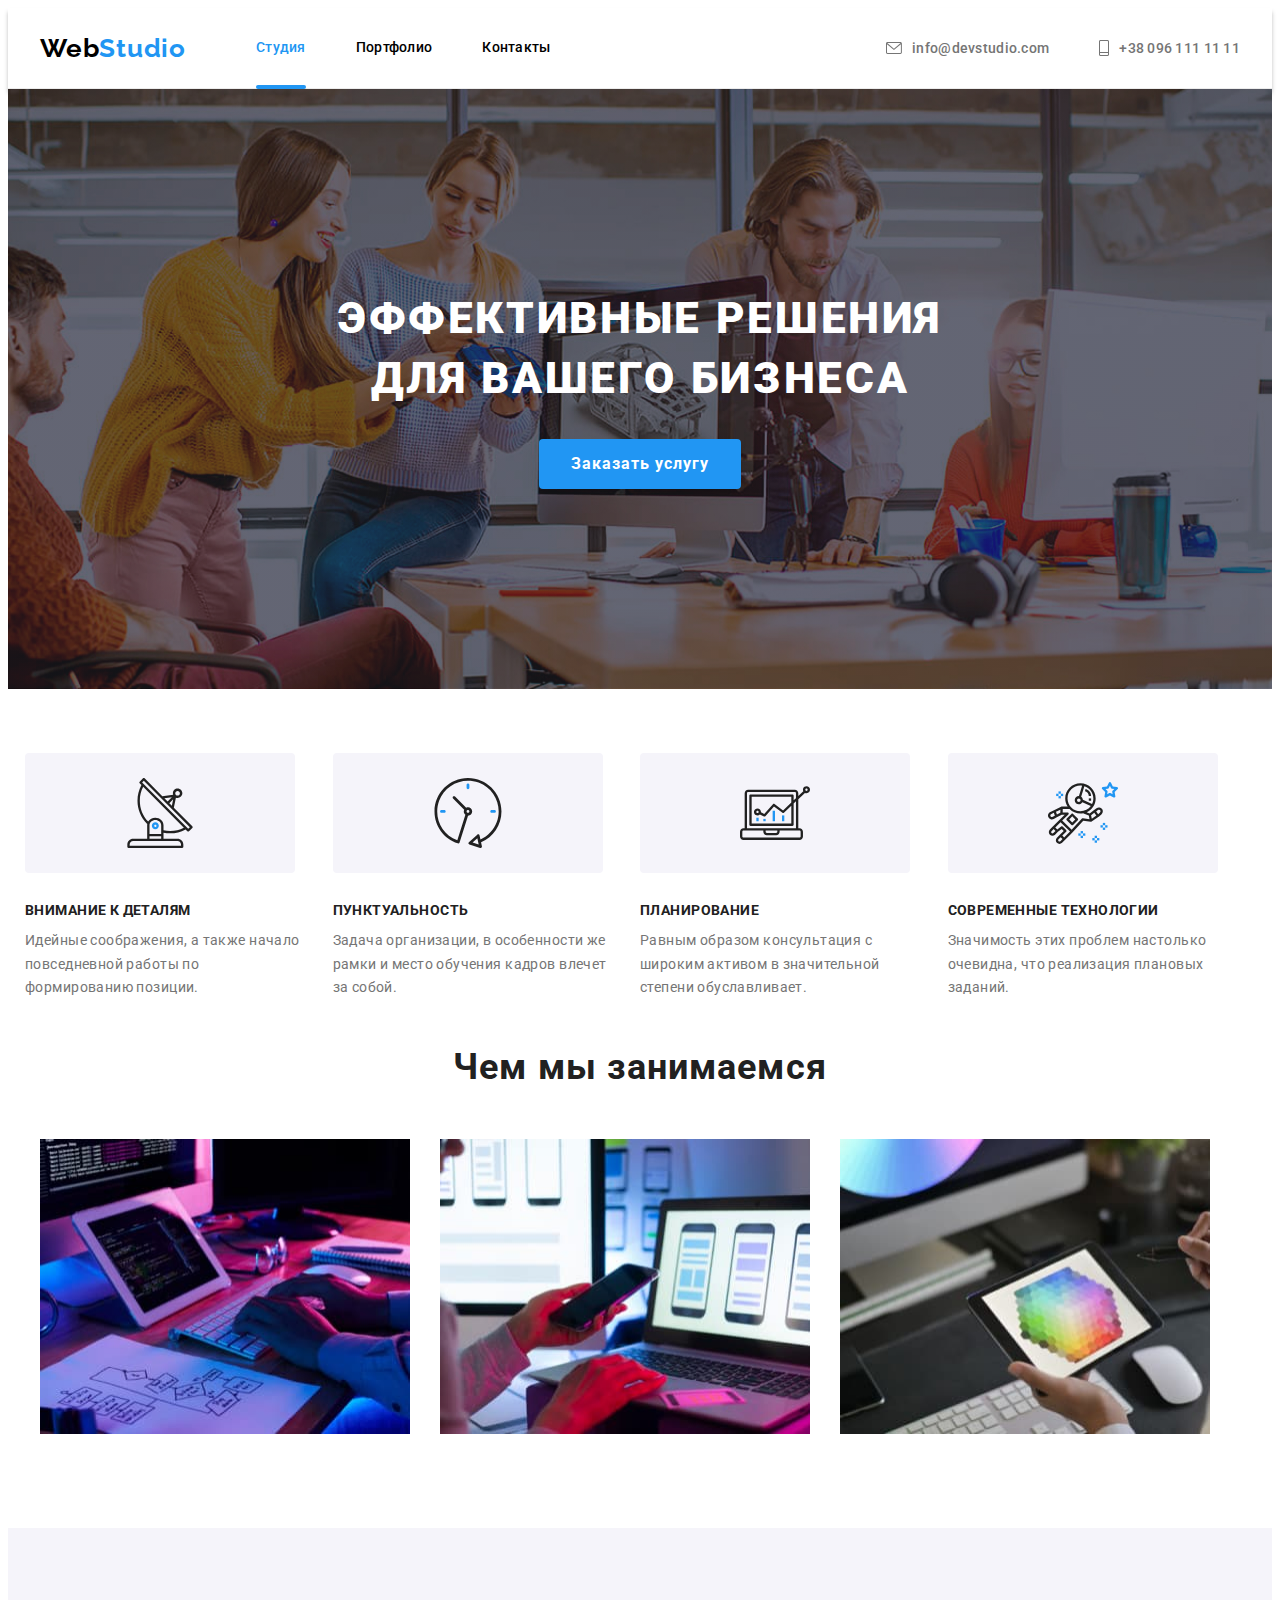
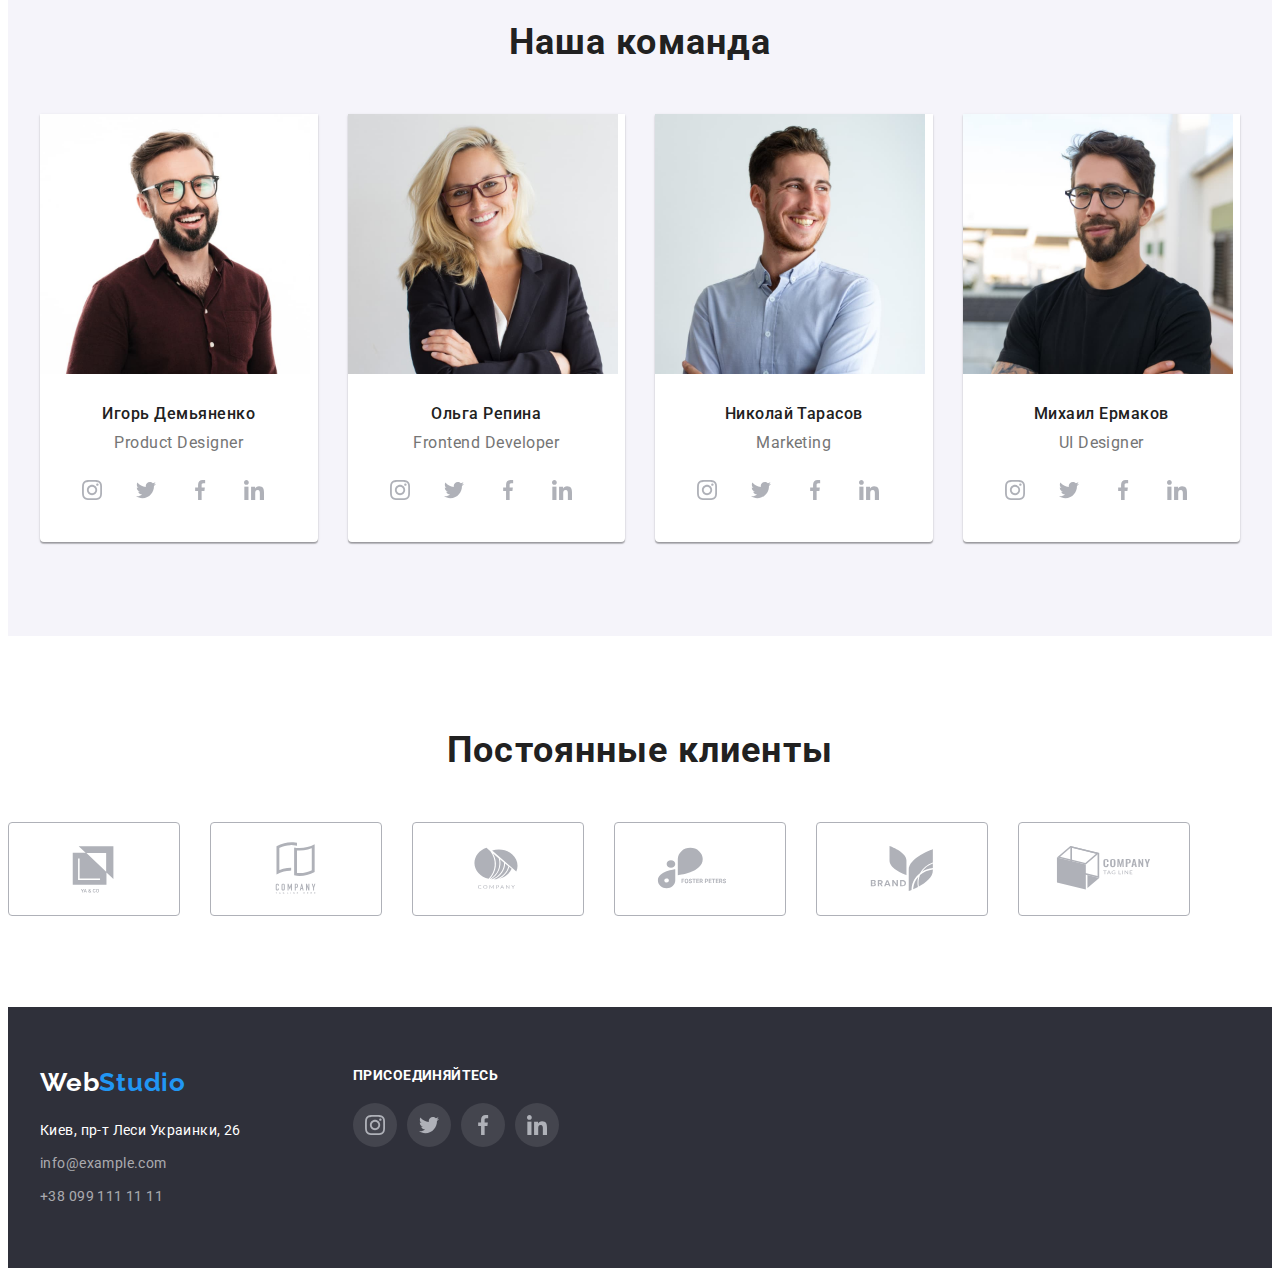
==== commit 7b154742: "+" ====
--- a/index.html
+++ b/index.html
@@ -335,7 +335,9 @@
         </section>
     <!--footer-->
     <footer class="footer">
-        <div class="contanier">
+        <div class="contanier flex">
+            <!-- adress footer container -->
+            <div>
             <a class="logo-link-footer link" href="./index.html" lang="en"><span
                     class="logo-2-footer">Web</span>Studio</a>
                 <address class="address-link">
@@ -353,8 +355,8 @@
                     </li>
                 </ul>
             </address>
-        </div>
-        <!-- footer social container -->
+            </div>
+            <!-- footer social container -->
                 <div class="footer-social">
                     <h3>присоединяйтесь</h3>
                     <ul class="social-list flex">
@@ -388,6 +390,7 @@
                         </li>
                     </ul>
                 </div>
+        </div>
     </footer>
 </body>
 </html>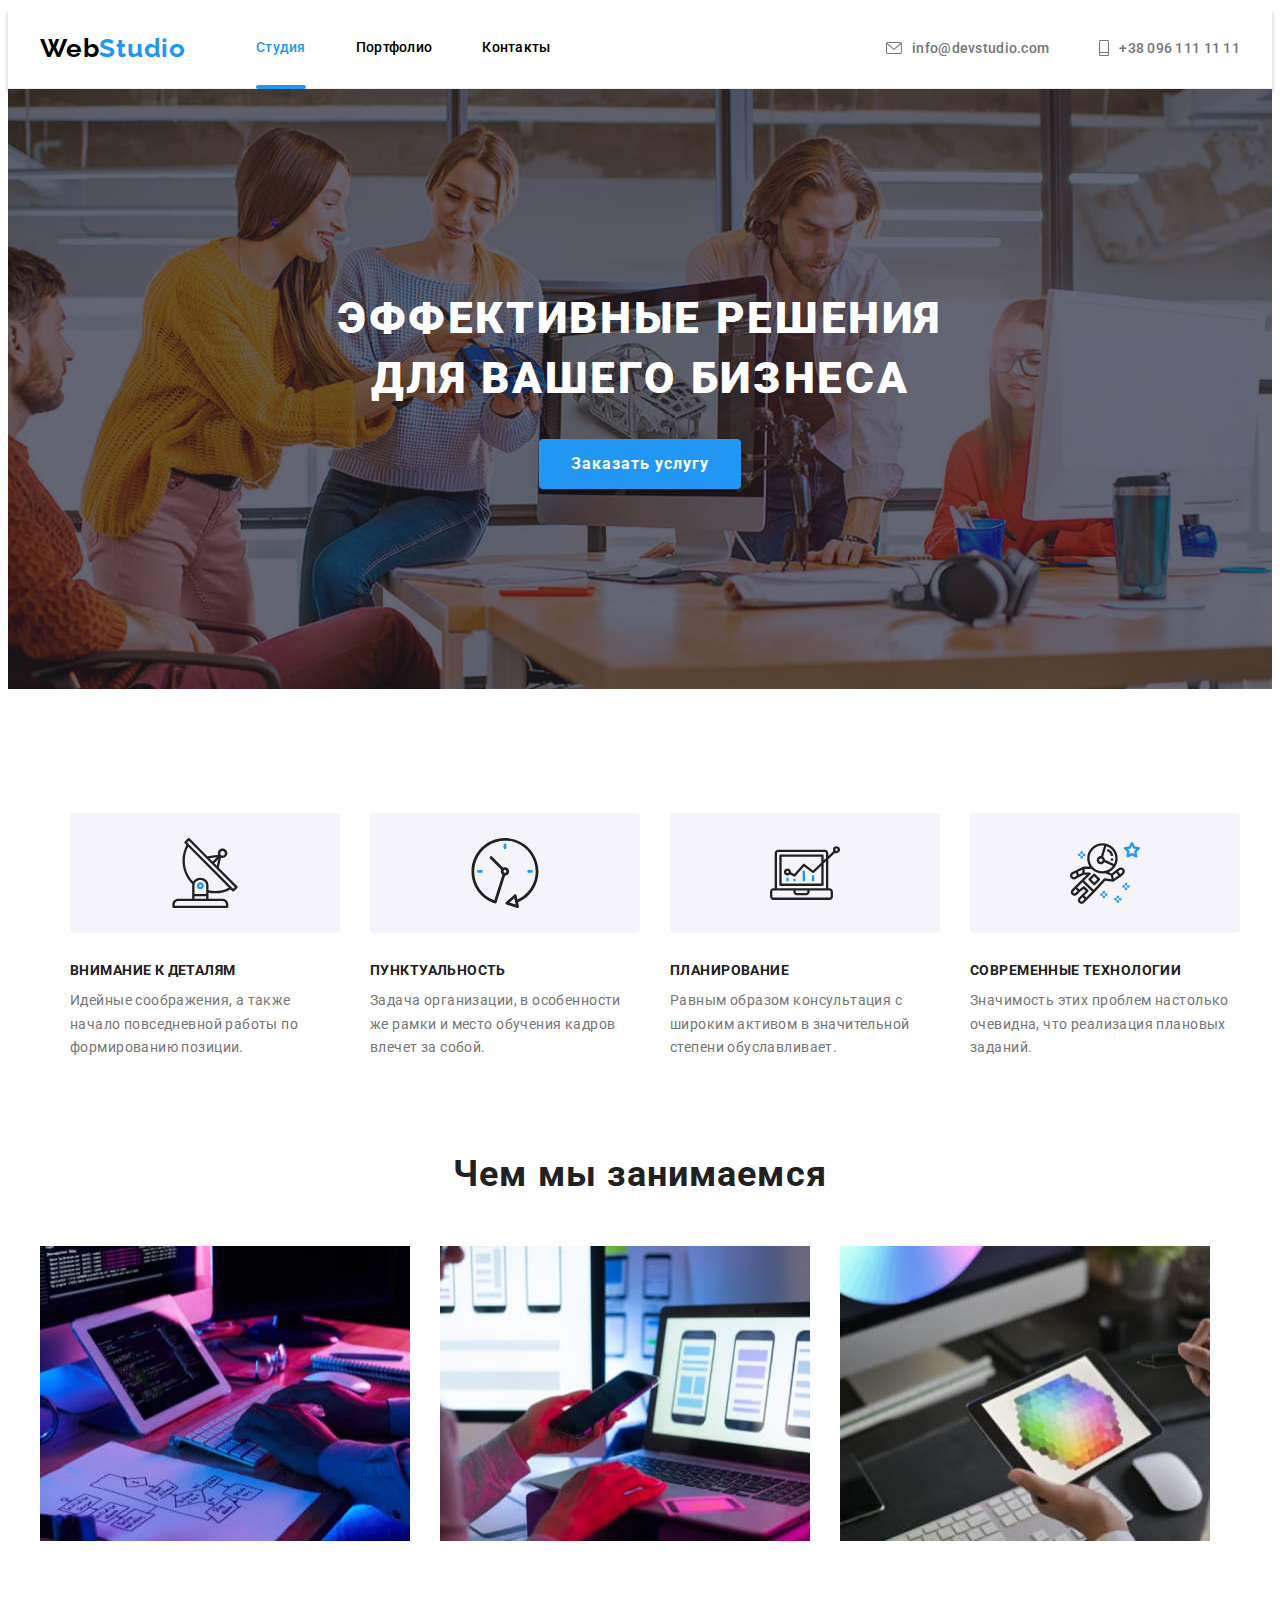
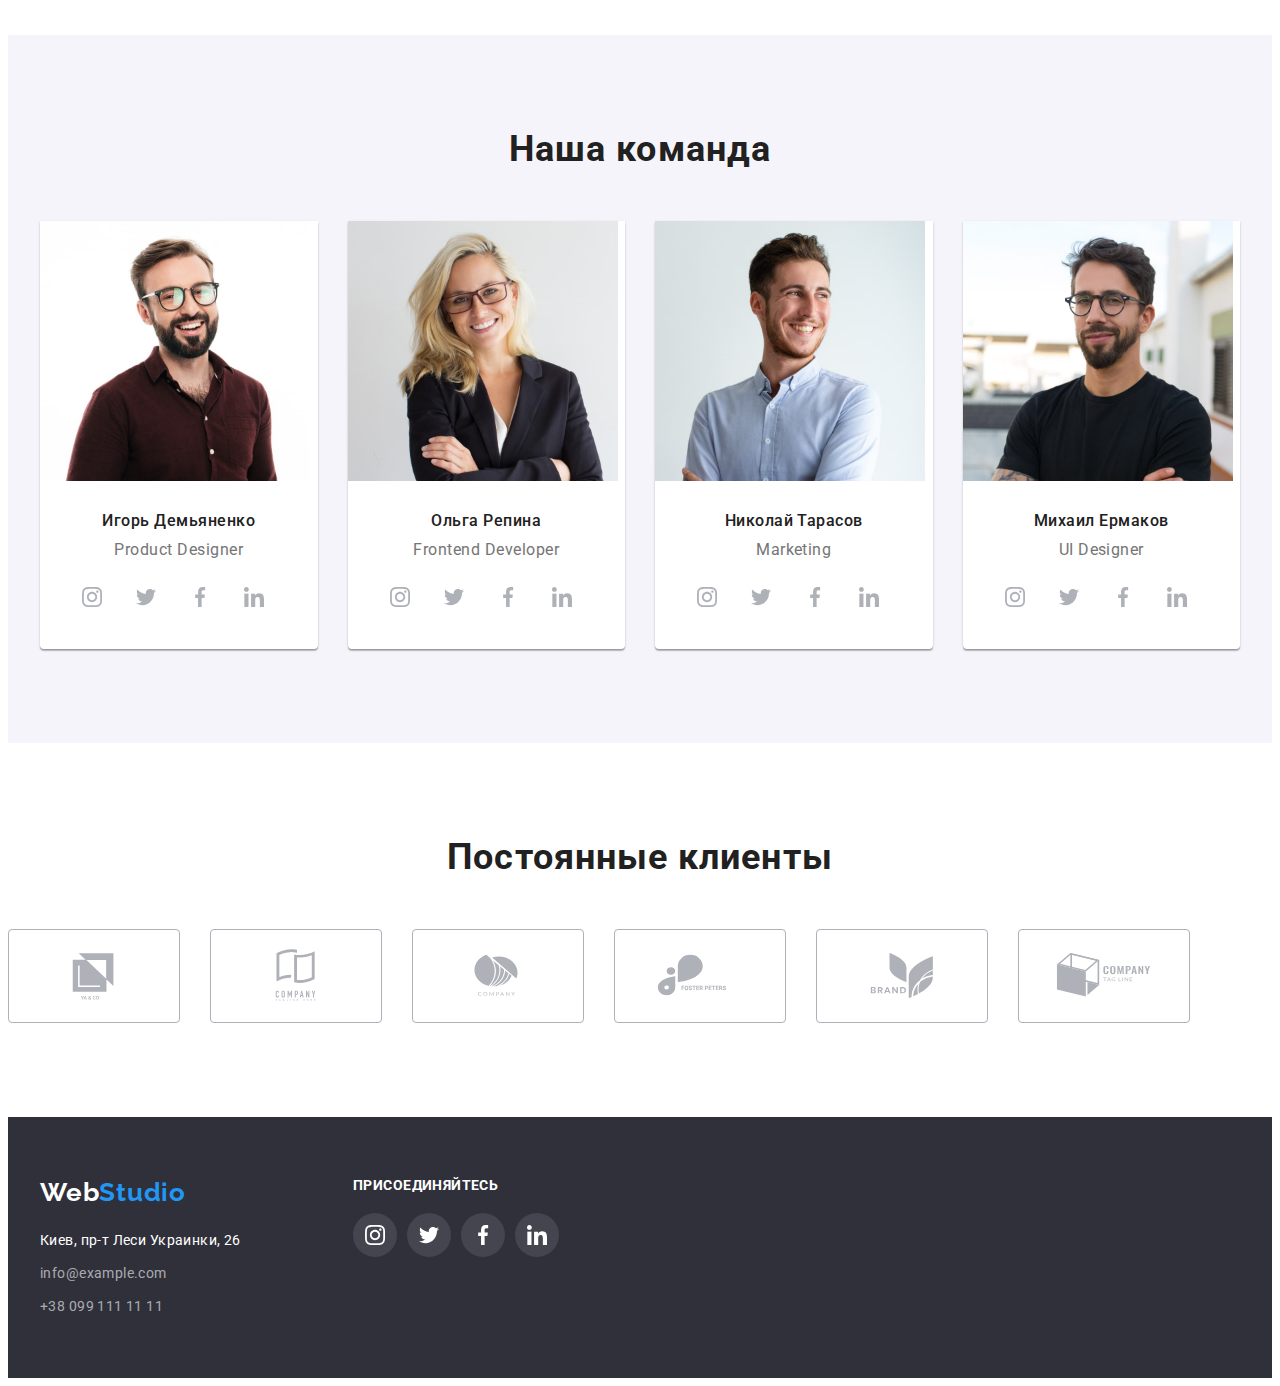
==== commit 47dbd132: "Д/З 4 на проверку" ====
--- a/index.html
+++ b/index.html
@@ -286,7 +286,7 @@
     <!-- clients -->
         <section class="section-clients">
             <div class="container">
-                <h2 class="clients-h">Постоянные клиенты</h2>
+                <h2 class="clients">Постоянные клиенты</h2>
                 <ul class="flex list">
                     <li class="logo-clients">
                         <a class="icon-clients" href="#">
@@ -330,7 +330,8 @@
                             </svg>
                         </a>
                     </li>
-                </ul>                       
+                </ul> 
+                                      
             </div>
         </section>
     <!--footer-->
--- a/css/styles.css
+++ b/css/styles.css
@@ -342,7 +342,7 @@
 /*============end hero=========*/
 
 /*=======skills company========*/
-.skills-list {
+.container .skills-list {
   display: flex;
   padding-bottom: 0;
   margin-top: -30px;
@@ -387,9 +387,9 @@
 
 /*========pictures=============*/
 .pictures {
-  text-align: center;
   padding-top: 47px;
   padding-bottom: 94px;
+  text-align: center;
 }
 .pictures-list {
   flex-basis: calc((100% - 90px) / 3);
@@ -488,16 +488,15 @@
 /*========section-clients======*/
 .section-clients {
   padding-top: 94px;
-  padding-bottom: 91px;
-}
-.clients-h {
+  padding-bottom: 94px;
+}
+.clients {
   font-weight: 700;
   font-size: 36px;
   line-height: 1.16;
   text-align: center;
   letter-spacing: 0.03em;
   color: var(--main-color);
-
   margin-bottom: 50px;
 }
 .logo-clients {
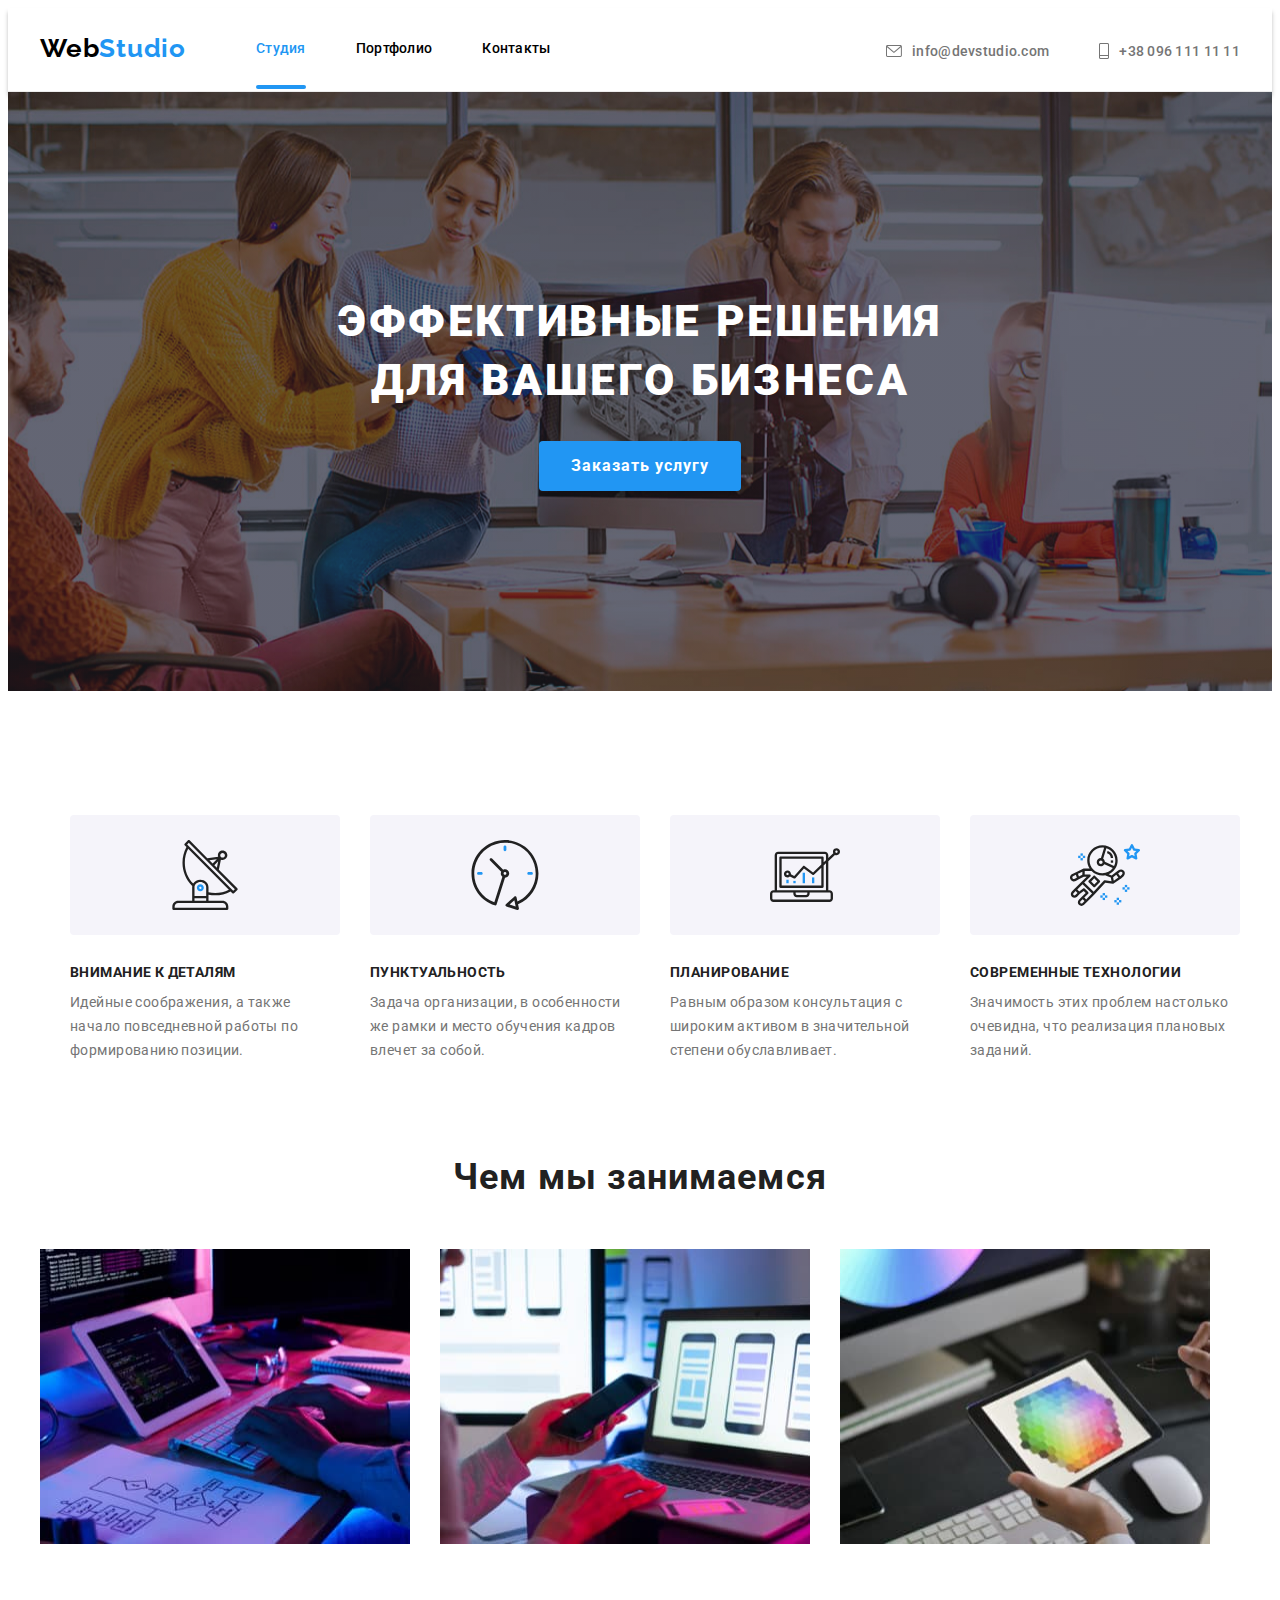
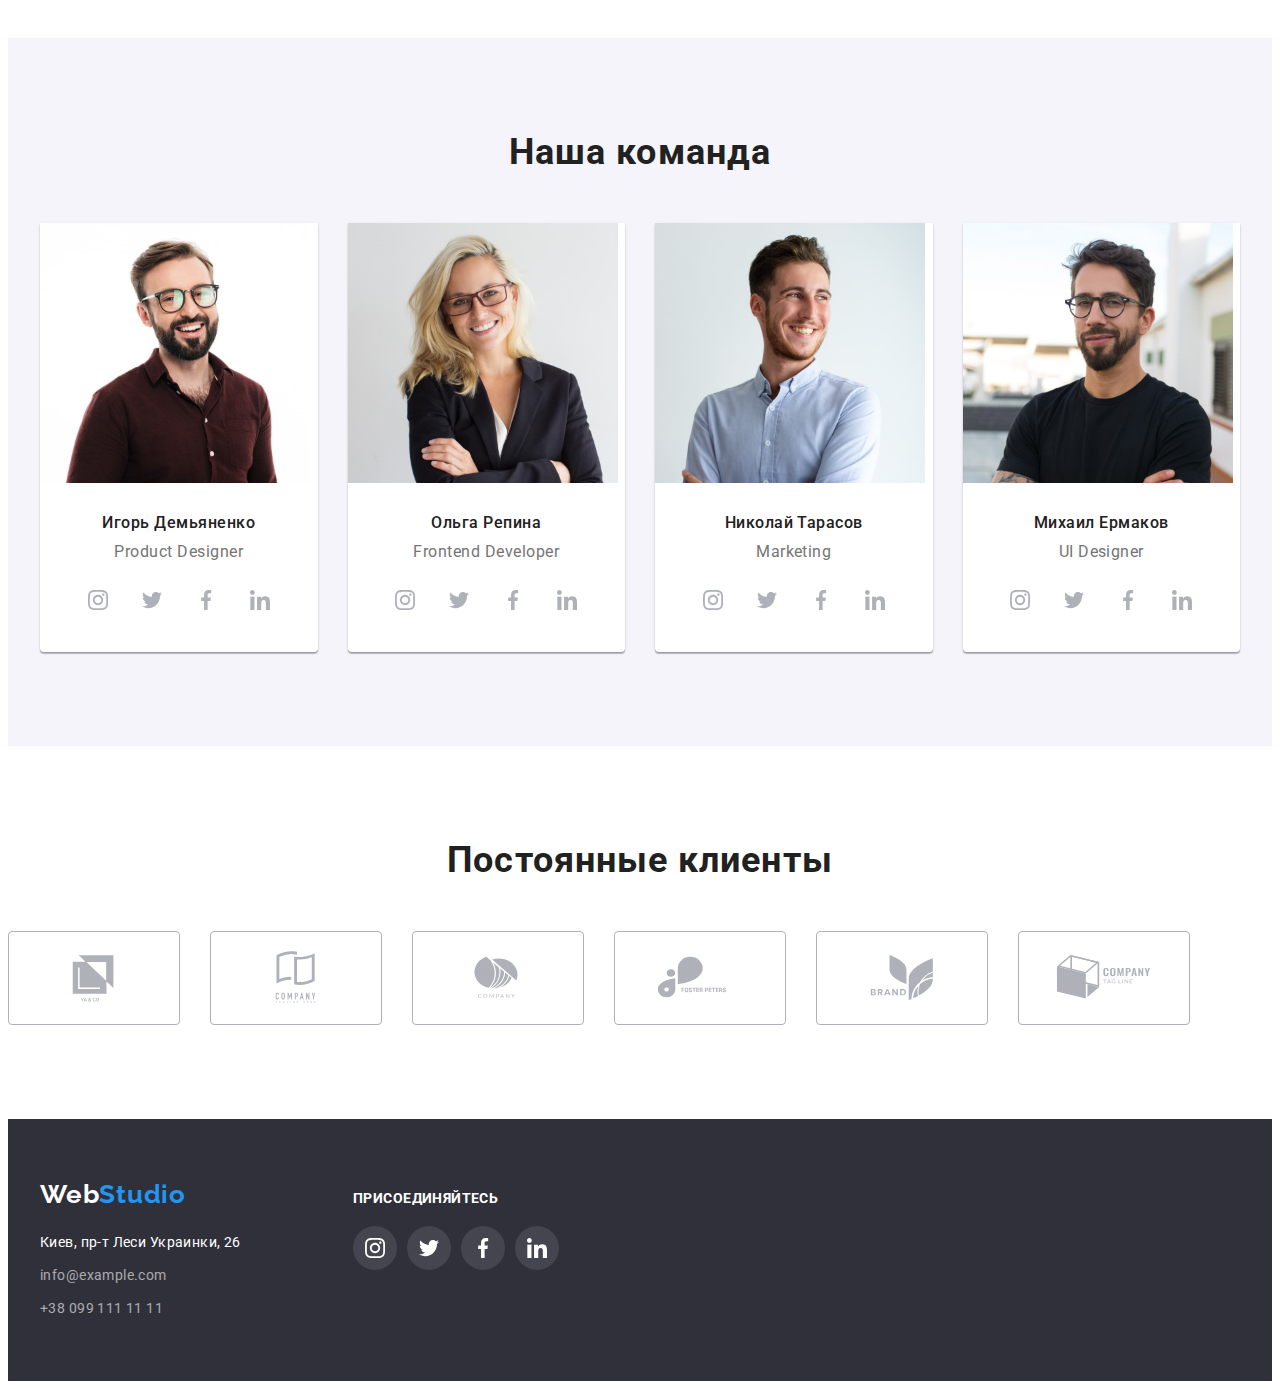
==== commit 2866b762: "Внёс правки по замечанию ментора" ====
--- a/index.html
+++ b/index.html
@@ -1,18 +1,21 @@
 <!DOCTYPE html>
 <html lang="ru">
+
 <head>
     <meta charset="UTF-8">
     <meta http-equiv="X-UA-Compatible" content="IE=edge">
     <meta name="viewport" content="width=device-width, initial-scale=1.0">
     <title>WebStudio</title>
     <link rel="preconnect" href="https://fonts.gstatic.com">
-    <link href="https://fonts.googleapis.com/css2?family=Raleway:wght@700&family=Roboto:wght@400;500;700;900&display=swap"
+    <link
+        href="https://fonts.googleapis.com/css2?family=Raleway:wght@700&family=Roboto:wght@400;500;700;900&display=swap"
         rel="stylesheet">
     <link rel="stylesheet" href="https://cdnjs.cloudflare.com/ajax/libs/modern-normalize/1.0.0/modern-normalize.min.css"
-       integrity="sha512-ISS7cAi1PEhQ8jnbJpJZMd29NlhNj4AWYyLOSp2CE/CsHxTCu+r+t0D2yoJudVrd0/8fTVPUVDzY5Tvli75u/g=="
-       crossorigin="anonymous" referrerpolicy="no-referrer" />
+        integrity="sha512-ISS7cAi1PEhQ8jnbJpJZMd29NlhNj4AWYyLOSp2CE/CsHxTCu+r+t0D2yoJudVrd0/8fTVPUVDzY5Tvli75u/g=="
+        crossorigin="anonymous" referrerpolicy="no-referrer" />
     <link rel="stylesheet" href="./css/styles.css">
 </head>
+
 <body>
     <!--header-->
     <header class="header header-shadow">
@@ -52,14 +55,14 @@
         </div>
     </header>
     <main>
-    <!--section hero-->
+        <!--section hero-->
         <section class="hero">
             <div class="contanier">
                 <h1 class="hero-title">Эффективные решения для вашего бизнеса</h1>
                 <button class="modal-btn" type="button">Заказать услугу</button>
             </div>
         </section>
-    <!--skills company-->
+        <!--skills company-->
         <section class="skills skills-list">
             <div class="contanier">
                 <h2 class="hiden-title">Особенности компании</h2>
@@ -68,11 +71,12 @@
                         <div class="skills-list-item-bg">
                             <svg width='70' height='70'>
                                 <use href="./images/sprite.svg#icon-antenna">
-                                    </use>
+                                </use>
                             </svg>
                         </div>
                         <h3 class="skills-list-title">Внимание к деталям</h3>
-                        <p class="skills-list-text">Идейные соображения, а также начало повседневной работы по формированию позиции.</p>
+                        <p class="skills-list-text">Идейные соображения, а также начало повседневной работы по
+                            формированию позиции.</p>
                     </li>
                     <li class="skills-list-item">
                         <div class="skills-list-item-bg">
@@ -82,7 +86,8 @@
                             </svg>
                         </div>
                         <h3 class="skills-list-title">Пунктуальность</h3>
-                        <p class="skills-list-text">Задача организации, в особенности же рамки и место обучения кадров влечет за собой.</p>
+                        <p class="skills-list-text">Задача организации, в особенности же рамки и место обучения кадров
+                            влечет за собой.</p>
                     </li>
                     <li class="skills-list-item">
                         <div class="skills-list-item-bg">
@@ -92,7 +97,8 @@
                             </svg>
                         </div>
                         <h3 class="skills-list-title">Планирование</h3>
-                        <p class="skills-list-text">Равным образом консультация с широким активом в значительной степени обуславливает.</p>
+                        <p class="skills-list-text">Равным образом консультация с широким активом в значительной степени
+                            обуславливает.</p>
                     </li>
                     <li class="skills-list-item">
                         <div class="skills-list-item-bg">
@@ -102,262 +108,266 @@
                             </svg>
                         </div>
                         <h3 class="skills-list-title">Современные технологии</h3>
-                        <p class="skills-list-text">Значимость этих проблем настолько очевидна, что реализация плановых заданий.</p>
+                        <p class="skills-list-text">Значимость этих проблем настолько очевидна, что реализация плановых
+                            заданий.</p>
                     </li>
                 </ul>
             </div>
         </section>
-    <!--pictures-->
+        <!--pictures-->
         <section class="pictures">
             <div class="contanier">
                 <h2 class="pictures-title">Чем мы занимаемся</h2>
                 <ul class="pictures-list list">
                     <li class="pictures-list-item">
-                        <img class="pictures-list-item-img" src="./images/about/about-img-1.jpg" alt="сотрудник набирает текст" width="370"
-                            height="295">
+                        <img class="pictures-list-item-img" src="./images/about/about-img-1.jpg"
+                            alt="сотрудник набирает текст" width="370" height="295">
                     </li>
                     <li class="pictures-list-item">
-                        <img class="pictures-list-item-img" src="./images/about/about-img-2.jpg" alt="сотрудник работает с смартфоном" width="370"
-                            height="295">
+                        <img class="pictures-list-item-img" src="./images/about/about-img-2.jpg"
+                            alt="сотрудник работает с смартфоном" width="370" height="295">
                     </li>
                     <li class="pictures-list-item">
-                        <img class="pictures-list-item-img" src="./images/about/about-img-3.jpg" alt="сотрудник работает с планшетом" width="370"
-                            height="295">
+                        <img class="pictures-list-item-img" src="./images/about/about-img-3.jpg"
+                            alt="сотрудник работает с планшетом" width="370" height="295">
                     </li>
                 </ul>
-                </div>
-            </section>
-    <!--team-->
+            </div>
+        </section>
+        <!--team-->
         <section class="team">
             <div class="contanier">
-            <h2 class="team-title">Наша команда</h2>
-            <ul class="team-list flex list">
-                <li class="team-list-item">
-                    <img class="team-list-item-img" src="./images/team/img.jpg" alt="Игорь Демьяненко" width="270" height="260">
-                    <div class="team-list-content">
-                       <h3 class="team-list-item-name">Игорь Демьяненко</h3>
-                       <p class="team-list-item-position" lang="en">Product Designer</p>
-                    <ul class="social-list flex">
-                        <li class="list">
-                            <a class="link-social" href="https://www.instagram.com/">
-                                <svg class="icon-social" width="20" height="20">
-                                    <use href=./images/sprite.svg#icon-instagram></use>
-                                </svg>
-                            </a>
-                        </li>
-                        <li class="list">
-                            <a class="link-social" href="https://twitter.com/">
-                                <svg class="icon-social" width="20" height="20">
-                                    <use href=./images/sprite.svg#icon-twitter></use>
-                                </svg>
-                            </a>
-                        </li>
-                        <li class="list">
-                            <a class="link-social" href="https://www.facebook.com/">
-                                <svg class="icon-social" width="20" height="20">
-                                    <use href=./images/sprite.svg#icon-facebook></use>
-                                </svg>
-                            </a>
-                        </li>
-                        <li class="list ">
-                            <a class="link-social" href="https://www.linkedin.com/">
-                                <svg class="icon-social" width="20" height="20">
-                                    <use href=./images/sprite.svg#icon-linkedin></use>
-                                </svg>
-                            </a>
-                        </li>
-                    </ul>
-                    </div>
-                </li>
-                <li class="team-list-item">
-                    <img class="team-list-item-img" src="./images/team/img-1.jpg" alt="Ольга Репина" width="270" height="260">
-                    <div class="team-list-content">
-                       <h3 class="team-list-item-name">Ольга Репина</h3>
-                       <p class="team-list-item-position" lang="en">Frontend Developer</p>
-                    <ul class="social-list flex">
-                        <li class="list">
-                            <a class="link-social" href="https://www.instagram.com/">
-                                <svg class="icon-social" width="20" height="20">
-                                    <use href=./images/sprite.svg#icon-instagram></use>
-                                </svg>
-                            </a>
-                        </li>
-                        <li class="list">
-                            <a class="link-social" href="https://twitter.com/">
-                                <svg class="icon-social" width="20" height="20">
-                                    <use href=./images/sprite.svg#icon-twitter></use>
-                                </svg>
-                            </a>
-                        </li>
-                        <li class="list">
-                            <a class="link-social" href="https://www.facebook.com/">
-                                <svg class="icon-social" width="20" height="20">
-                                    <use href=./images/sprite.svg#icon-facebook></use>
-                                </svg>
-                            </a>
-                        </li>
-                        <li class="list ">
-                            <a class="link-social" href="https://www.linkedin.com/">
-                                <svg class="icon-social" width="20" height="20">
-                                    <use href=./images/sprite.svg#icon-linkedin></use>
-                                </svg>
-                            </a>
-                        </li>
-                    </ul>
-                    </div>
-                </li>
-                <li class="team-list-item">
-                    <img class="team-list-item-img" src="./images/team/img-2.jpg" alt="Николай Тарасов" width="270" height="260">
-                    <div class="team-list-content">
-                       <h3 class="team-list-item-name">Николай Тарасов</h3>
-                       <p class="team-list-item-position" lang="en">Marketing</p>
-                    <ul class="social-list flex">
-                        <li class="list">
-                            <a class="link-social" href="https://www.instagram.com/">
-                                <svg class="icon-social" width="20" height="20">
-                                    <use href=./images/sprite.svg#icon-instagram></use>
-                                </svg>
-                            </a>
-                        </li>
-                        <li class="list">
-                            <a class="link-social" href="https://twitter.com/">
-                                <svg class="icon-social" width="20" height="20">
-                                    <use href=./images/sprite.svg#icon-twitter></use>
-                                </svg>
-                            </a>
-                        </li>
-                        <li class="list">
-                            <a class="link-social" href="https://www.facebook.com/">
-                                <svg class="icon-social" width="20" height="20">
-                                    <use href=./images/sprite.svg#icon-facebook></use>
-                                </svg>
-                            </a>
-                        </li>
-                        <li class="list ">
-                            <a class="link-social" href="https://www.linkedin.com/">
-                                <svg class="icon-social" width="20" height="20">
-                                    <use href=./images/sprite.svg#icon-linkedin></use>
-                                </svg>
-                            </a>
-                        </li>
-                    </ul>
-                    </div>
-                </li>
-                <li class="team-list-item">
-                    <img class="team-list-item-img" src="./images/team/img-3.jpg" alt="Михаил Ермаков" width="270" height="260">
-                    <div class="team-list-content">
-                       <h3 class="team-list-item-name">Михаил Ермаков</h3>
-                       <p class="team-list-item-position" lang="en">UI Designer</p>
-                    <ul class="social-list flex">
-                        <li class="list">
-                            <a class="link-social" href="https://www.instagram.com/">
-                                <svg class="icon-social" width="20" height="20">
-                                    <use href=./images/sprite.svg#icon-instagram></use>
-                                </svg>
-                            </a>
-                        </li>
-                        <li class="list">
-                            <a class="link-social" href="https://twitter.com/">
-                                <svg class="icon-social" width="20" height="20">
-                                    <use href=./images/sprite.svg#icon-twitter></use>
-                                </svg>
-                            </a>
-                        </li>
-                        <li class="list">
-                            <a class="link-social" href="https://www.facebook.com/">
-                                <svg class="icon-social" width="20" height="20">
-                                    <use href=./images/sprite.svg#icon-facebook></use>
-                                </svg>
-                            </a>
-                        </li>
-                        <li class="list ">
-                            <a class="link-social" href="https://www.linkedin.com/">
-                                <svg class="icon-social" width="20" height="20">
-                                    <use href=./images/sprite.svg#icon-linkedin></use>
-                                </svg>
-                            </a>
-                        </li>
-                    </ul>
-                    </div>
-                </li>
-            </ul>
+                <h2 class="team-title">Наша команда</h2>
+                <ul class="team-list flex list">
+                    <li class="team-list-item">
+                        <img class="team-list-item-img" src="./images/team/img.jpg" alt="Игорь Демьяненко" width="270"
+                            height="260">
+                        <div class="team-list-content">
+                            <h3 class="team-list-item-name">Игорь Демьяненко</h3>
+                            <p class="team-list-item-position" lang="en">Product Designer</p>
+                            <ul class="social-list flex">
+                                <li class="list">
+                                    <a class="link-social" href="https://www.instagram.com/">
+                                        <svg class="icon-social" width="20" height="20">
+                                            <use href=./images/sprite.svg#icon-instagram></use>
+                                        </svg>
+                                    </a>
+                                </li>
+                                <li class="list">
+                                    <a class="link-social" href="https://twitter.com/">
+                                        <svg class="icon-social" width="20" height="20">
+                                            <use href=./images/sprite.svg#icon-twitter></use>
+                                        </svg>
+                                    </a>
+                                </li>
+                                <li class="list">
+                                    <a class="link-social" href="https://www.facebook.com/">
+                                        <svg class="icon-social" width="20" height="20">
+                                            <use href=./images/sprite.svg#icon-facebook></use>
+                                        </svg>
+                                    </a>
+                                </li>
+                                <li class="list ">
+                                    <a class="link-social" href="https://www.linkedin.com/">
+                                        <svg class="icon-social" width="20" height="20">
+                                            <use href=./images/sprite.svg#icon-linkedin></use>
+                                        </svg>
+                                    </a>
+                                </li>
+                            </ul>
+                        </div>
+                    </li>
+                    <li class="team-list-item">
+                        <img class="team-list-item-img" src="./images/team/img-1.jpg" alt="Ольга Репина" width="270"
+                            height="260">
+                        <div class="team-list-content">
+                            <h3 class="team-list-item-name">Ольга Репина</h3>
+                            <p class="team-list-item-position" lang="en">Frontend Developer</p>
+                            <ul class="social-list flex">
+                                <li class="list">
+                                    <a class="link-social" href="https://www.instagram.com/">
+                                        <svg class="icon-social" width="20" height="20">
+                                            <use href=./images/sprite.svg#icon-instagram></use>
+                                        </svg>
+                                    </a>
+                                </li>
+                                <li class="list">
+                                    <a class="link-social" href="https://twitter.com/">
+                                        <svg class="icon-social" width="20" height="20">
+                                            <use href=./images/sprite.svg#icon-twitter></use>
+                                        </svg>
+                                    </a>
+                                </li>
+                                <li class="list">
+                                    <a class="link-social" href="https://www.facebook.com/">
+                                        <svg class="icon-social" width="20" height="20">
+                                            <use href=./images/sprite.svg#icon-facebook></use>
+                                        </svg>
+                                    </a>
+                                </li>
+                                <li class="list ">
+                                    <a class="link-social" href="https://www.linkedin.com/">
+                                        <svg class="icon-social" width="20" height="20">
+                                            <use href=./images/sprite.svg#icon-linkedin></use>
+                                        </svg>
+                                    </a>
+                                </li>
+                            </ul>
+                        </div>
+                    </li>
+                    <li class="team-list-item">
+                        <img class="team-list-item-img" src="./images/team/img-2.jpg" alt="Николай Тарасов" width="270"
+                            height="260">
+                        <div class="team-list-content">
+                            <h3 class="team-list-item-name">Николай Тарасов</h3>
+                            <p class="team-list-item-position" lang="en">Marketing</p>
+                            <ul class="social-list flex">
+                                <li class="list">
+                                    <a class="link-social" href="https://www.instagram.com/">
+                                        <svg class="icon-social" width="20" height="20">
+                                            <use href=./images/sprite.svg#icon-instagram></use>
+                                        </svg>
+                                    </a>
+                                </li>
+                                <li class="list">
+                                    <a class="link-social" href="https://twitter.com/">
+                                        <svg class="icon-social" width="20" height="20">
+                                            <use href=./images/sprite.svg#icon-twitter></use>
+                                        </svg>
+                                    </a>
+                                </li>
+                                <li class="list">
+                                    <a class="link-social" href="https://www.facebook.com/">
+                                        <svg class="icon-social" width="20" height="20">
+                                            <use href=./images/sprite.svg#icon-facebook></use>
+                                        </svg>
+                                    </a>
+                                </li>
+                                <li class="list ">
+                                    <a class="link-social" href="https://www.linkedin.com/">
+                                        <svg class="icon-social" width="20" height="20">
+                                            <use href=./images/sprite.svg#icon-linkedin></use>
+                                        </svg>
+                                    </a>
+                                </li>
+                            </ul>
+                        </div>
+                    </li>
+                    <li class="team-list-item">
+                        <img class="team-list-item-img" src="./images/team/img-3.jpg" alt="Михаил Ермаков" width="270"
+                            height="260">
+                        <div class="team-list-content">
+                            <h3 class="team-list-item-name">Михаил Ермаков</h3>
+                            <p class="team-list-item-position" lang="en">UI Designer</p>
+                            <ul class="social-list flex">
+                                <li class="list">
+                                    <a class="link-social" href="https://www.instagram.com/">
+                                        <svg class="icon-social" width="20" height="20">
+                                            <use href=./images/sprite.svg#icon-instagram></use>
+                                        </svg>
+                                    </a>
+                                </li>
+                                <li class="list">
+                                    <a class="link-social" href="https://twitter.com/">
+                                        <svg class="icon-social" width="20" height="20">
+                                            <use href=./images/sprite.svg#icon-twitter></use>
+                                        </svg>
+                                    </a>
+                                </li>
+                                <li class="list">
+                                    <a class="link-social" href="https://www.facebook.com/">
+                                        <svg class="icon-social" width="20" height="20">
+                                            <use href=./images/sprite.svg#icon-facebook></use>
+                                        </svg>
+                                    </a>
+                                </li>
+                                <li class="list ">
+                                    <a class="link-social" href="https://www.linkedin.com/">
+                                        <svg class="icon-social" width="20" height="20">
+                                            <use href=./images/sprite.svg#icon-linkedin></use>
+                                        </svg>
+                                    </a>
+                                </li>
+                            </ul>
+                        </div>
+                    </li>
+                </ul>
             </div>
         </section>
     <!-- clients -->
-        <section class="section-clients">
-            <div class="container">
-                <h2 class="clients">Постоянные клиенты</h2>
-                <ul class="flex list">
-                    <li class="logo-clients">
-                        <a class="icon-clients" href="#">
-                            <svg width="106" height="60">
-                                <use href="./images/sprite.svg#icon-Logo1"></use>
-                            </svg>
-                        </a>
-                    </li>
-                    <li class="logo-clients">
-                        <a class="icon-clients" href="#">
-                            <svg width="106" height="60">
-                                <use href="./images/sprite.svg#icon-Logo2"></use>
-                            </svg>
-                        </a>
-                    </li>
-                    <li class="logo-clients">
-                        <a class="icon-clients" href="#">
-                            <svg width="106" height="60">
-                                <use href="./images/sprite.svg#icon-Logo3"></use>
-                            </svg>
-                        </a>
-                    </li>
-                    <li class="logo-clients">
-                        <a class="icon-clients" href="#">
-                            <svg width="106" height="60">
-                                <use href="./images/sprite.svg#icon-Logo4"></use>
-                            </svg>
-                        </a>
-                    </li>
-                    <li class="logo-clients">
-                        <a class="icon-clients" href="#">
-                            <svg width="106" height="60">
-                                <use href="./images/sprite.svg#icon-Logo5"></use>
-                            </svg>
-                        </a>
-                    </li>
-                    <li class="logo-clients">
-                        <a class="icon-clients" href="#">
-                            <svg width="106" height="60">
-                                <use href="./images/sprite.svg#icon-Logo6"></use>
-                            </svg>
-                        </a>
-                    </li>
-                </ul> 
-                                      
-            </div>
-        </section>
-    <!--footer-->
-    <footer class="footer">
-        <div class="contanier flex">
-            <!-- adress footer container -->
-            <div>
-            <a class="logo-link-footer link" href="./index.html" lang="en"><span
-                    class="logo-2-footer">Web</span>Studio</a>
-                <address class="address-link">
-                <ul id="page_bottom" class="footer-address list">
-                    <li class="address-list-item">
-                        <a class="address-link-map link" href="https://goo.gl/maps/nFPgF8o5voA4oPt57" target="_blank"
-                            rel="noopener noreferrer">
-                            Киев, пр-т Леси Украинки, 26</a>
-                    </li>
-                    <li class="address-list-item">
-                        <a class="address-contact-link link" href="mailto:info@example.com">info@example.com</a>
-                    </li>
-                    <li class="address-list-item">
-                        <a class="address-contact-link link" href="tel:+380991111111">+38 099 111 11 11</a>
-                    </li>
-                </ul>
-            </address>
-            </div>
-            <!-- footer social container -->
+    <section class="section-clients">
+        <div class="container">
+            <h2 class="clients">Постоянные клиенты</h2>
+            <ul class="flex list">
+                <li class="logo-clients">
+                    <a class="icon-clients" href="#">
+                        <svg width="106" height="60">
+                            <use href="./images/sprite.svg#icon-Logo1"></use>
+                        </svg>
+                    </a>
+                </li>
+                <li class="logo-clients">
+                    <a class="icon-clients" href="#">
+                        <svg width="106" height="60">
+                            <use href="./images/sprite.svg#icon-Logo2"></use>
+                        </svg>
+                    </a>
+                </li>
+                <li class="logo-clients">
+                    <a class="icon-clients" href="#">
+                        <svg width="106" height="60">
+                            <use href="./images/sprite.svg#icon-Logo3"></use>
+                        </svg>
+                    </a>
+                </li>
+                <li class="logo-clients">
+                    <a class="icon-clients" href="#">
+                        <svg width="106" height="60">
+                            <use href="./images/sprite.svg#icon-Logo4"></use>
+                        </svg>
+                    </a>
+                </li>
+                <li class="logo-clients">
+                    <a class="icon-clients" href="#">
+                        <svg width="106" height="60">
+                            <use href="./images/sprite.svg#icon-Logo5"></use>
+                        </svg>
+                    </a>
+                </li>
+                <li class="logo-clients">
+                    <a class="icon-clients" href="#">
+                        <svg width="106" height="60">
+                            <use href="./images/sprite.svg#icon-Logo6"></use>
+                        </svg>
+                    </a>
+                </li>
+            </ul>
+        </div>
+    </section>
+        <!--footer-->
+        <footer class="footer">
+            <div class="contanier flex">
+                <!-- adress footer container -->
+                <div>
+                    <a class="logo-link-footer link" href="./index.html" lang="en"><span
+                            class="logo-2-footer">Web</span>Studio</a>
+                    <address class="address-link">
+                        <ul id="page_bottom" class="footer-address list">
+                            <li class="address-list-item">
+                                <a class="address-link-map link" href="https://goo.gl/maps/nFPgF8o5voA4oPt57"
+                                    target="_blank" rel="noopener noreferrer">
+                                    Киев, пр-т Леси Украинки, 26</a>
+                            </li>
+                            <li class="address-list-item">
+                                <a class="address-contact-link link" href="mailto:info@example.com">info@example.com</a>
+                            </li>
+                            <li class="address-list-item">
+                                <a class="address-contact-link link" href="tel:+380991111111">+38 099 111 11 11</a>
+                            </li>
+                        </ul>
+                    </address>
+                </div>
+                <!-- footer social container -->
                 <div class="footer-social">
                     <h3>присоединяйтесь</h3>
                     <ul class="social-list flex">
@@ -391,7 +401,8 @@
                         </li>
                     </ul>
                 </div>
-        </div>
-    </footer>
+            </div>
+        </footer>
 </body>
+
 </html>--- a/css/styles.css
+++ b/css/styles.css
@@ -37,6 +37,7 @@
 }
 .flex {
   display: flex;
+  align-items: baseline;
 }
 .section {
   padding-top: 94px;
@@ -175,7 +176,7 @@
   font-family: inherit;
   font-weight: 500;
   font-size: 14px;
-  line-height: 1.14;
+  line-height: 1.15;
   letter-spacing: 0.02em;
   color: var(--logo-color);
 }
@@ -320,6 +321,8 @@
 .filter-item:focus {
   background: var(--accent-color);
   color: var(--background-color);
+  box-shadow: 0px 3px 1px rgba(0, 0, 0, 0.1), 0px 1px 2px rgba(0, 0, 0, 0.08),
+    0px 2px 2px rgba(0, 0, 0, 0.12);
 }
 .filter-item {
   font-family: inherit;
@@ -328,8 +331,10 @@
   line-height: 1.62;
   text-align: center;
   letter-spacing: 0.03em;
+
   color: var(--main-color);
   background-color: var(--background-color);
+
   display: inline-block;
   border: transparent;
   border-radius: 4px;
@@ -339,6 +344,7 @@
   padding-right: 22px;
   cursor: pointer;
 }
+
 /*============end hero=========*/
 
 /*=======skills company========*/
@@ -458,6 +464,7 @@
   margin-bottom: 16px;
 }
 .social-list {
+  justify-content: center;
   align-items: center;
 }
 .social-list li {
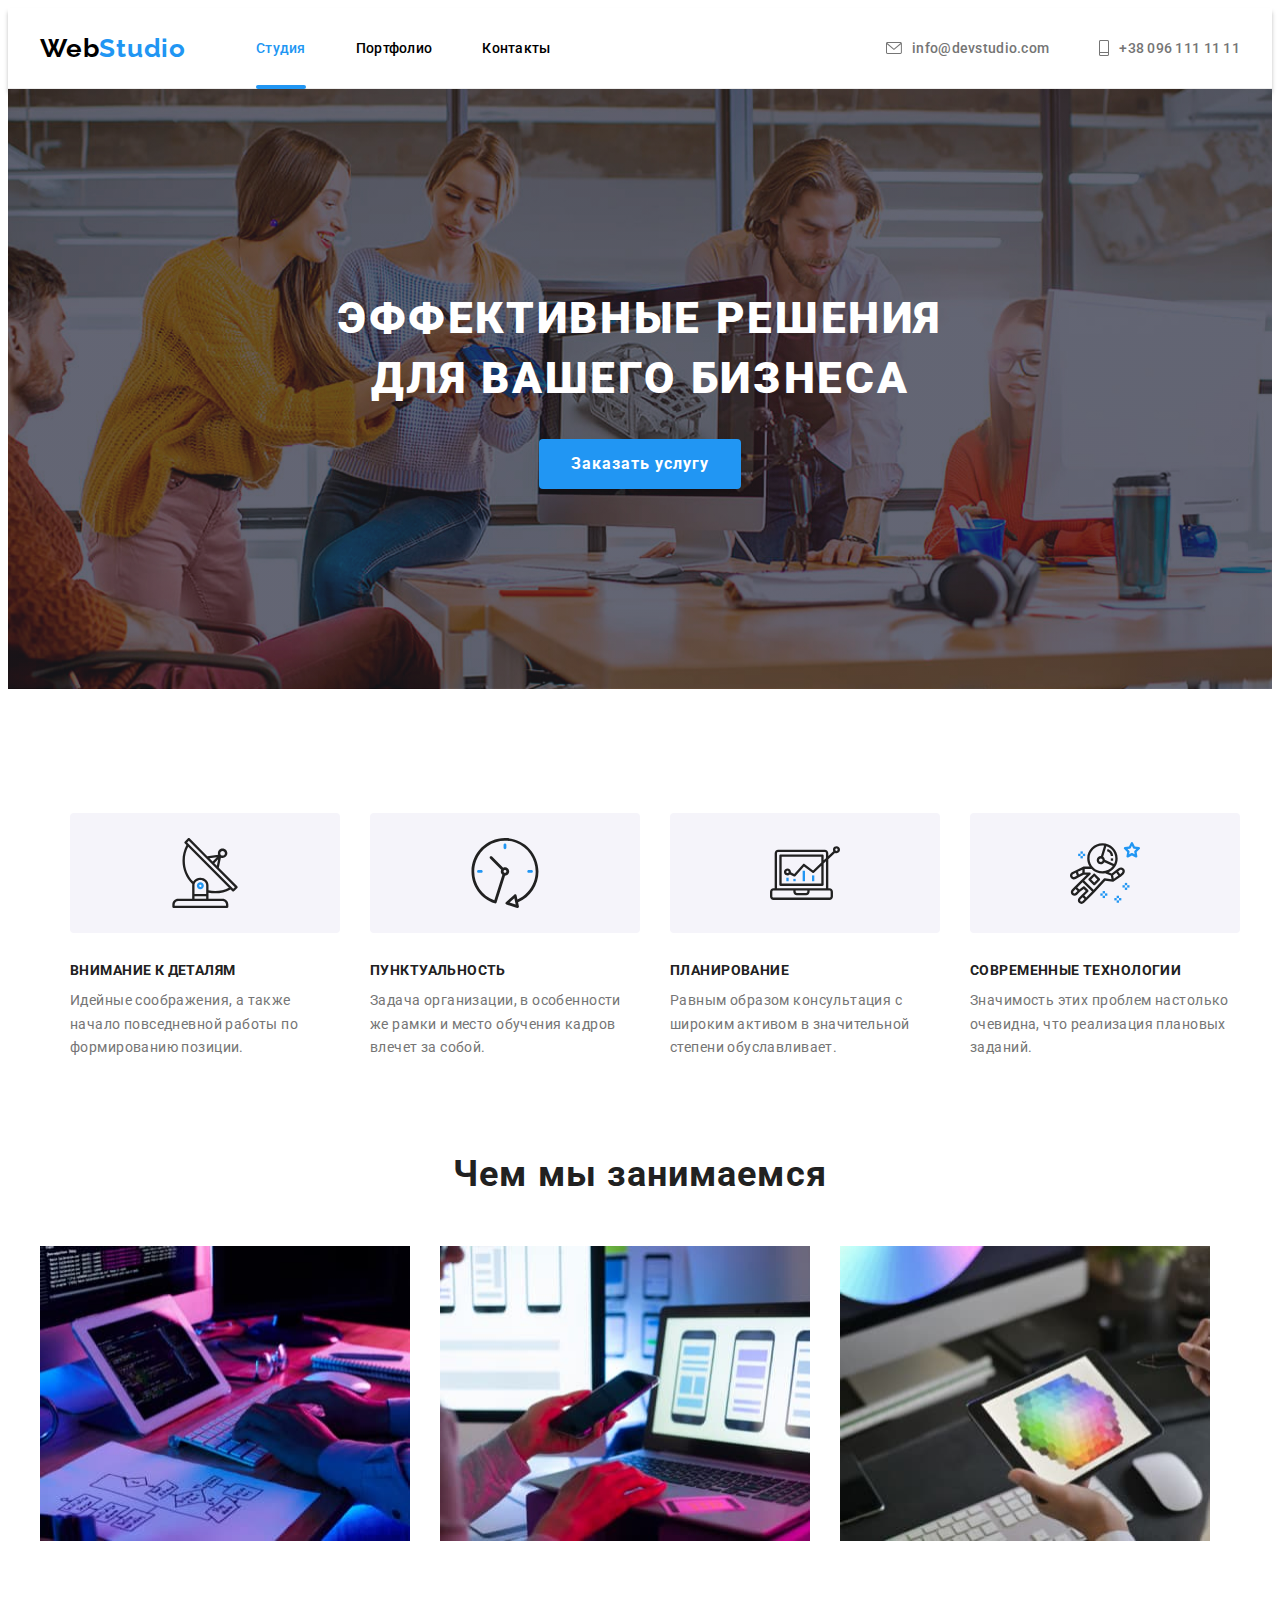
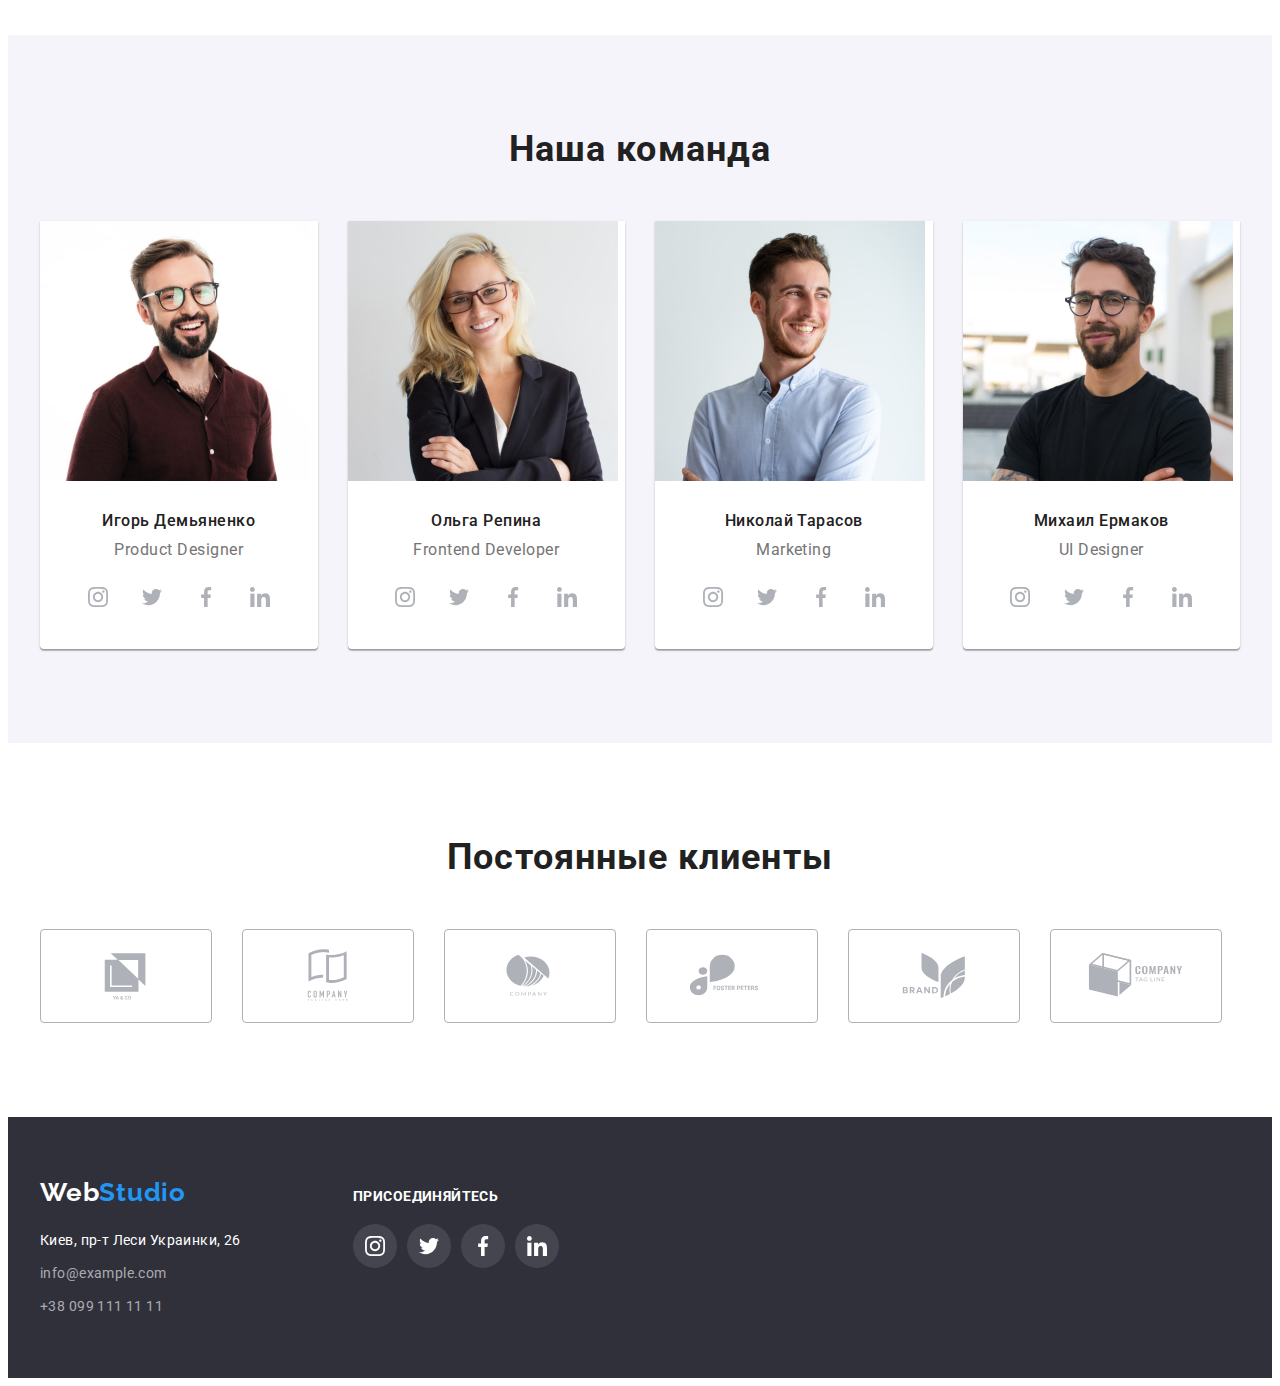
==== commit 09a138f3: "Внёс правки закончил д/з 4" ====
--- a/index.html
+++ b/index.html
@@ -296,7 +296,7 @@
         </section>
     <!-- clients -->
     <section class="section-clients">
-        <div class="container">
+        <div class="contanier">
             <h2 class="clients">Постоянные клиенты</h2>
             <ul class="flex list">
                 <li class="logo-clients">
--- a/css/styles.css
+++ b/css/styles.css
@@ -37,7 +37,6 @@
 }
 .flex {
   display: flex;
-  align-items: baseline;
 }
 .section {
   padding-top: 94px;
@@ -541,7 +540,7 @@
   padding-bottom: 60px;
   background-color: var(--footer-background-color);
 }
-.footer .container {
+.footer .contanier {
   align-items: baseline;
 }
 .logo-link-footer {
